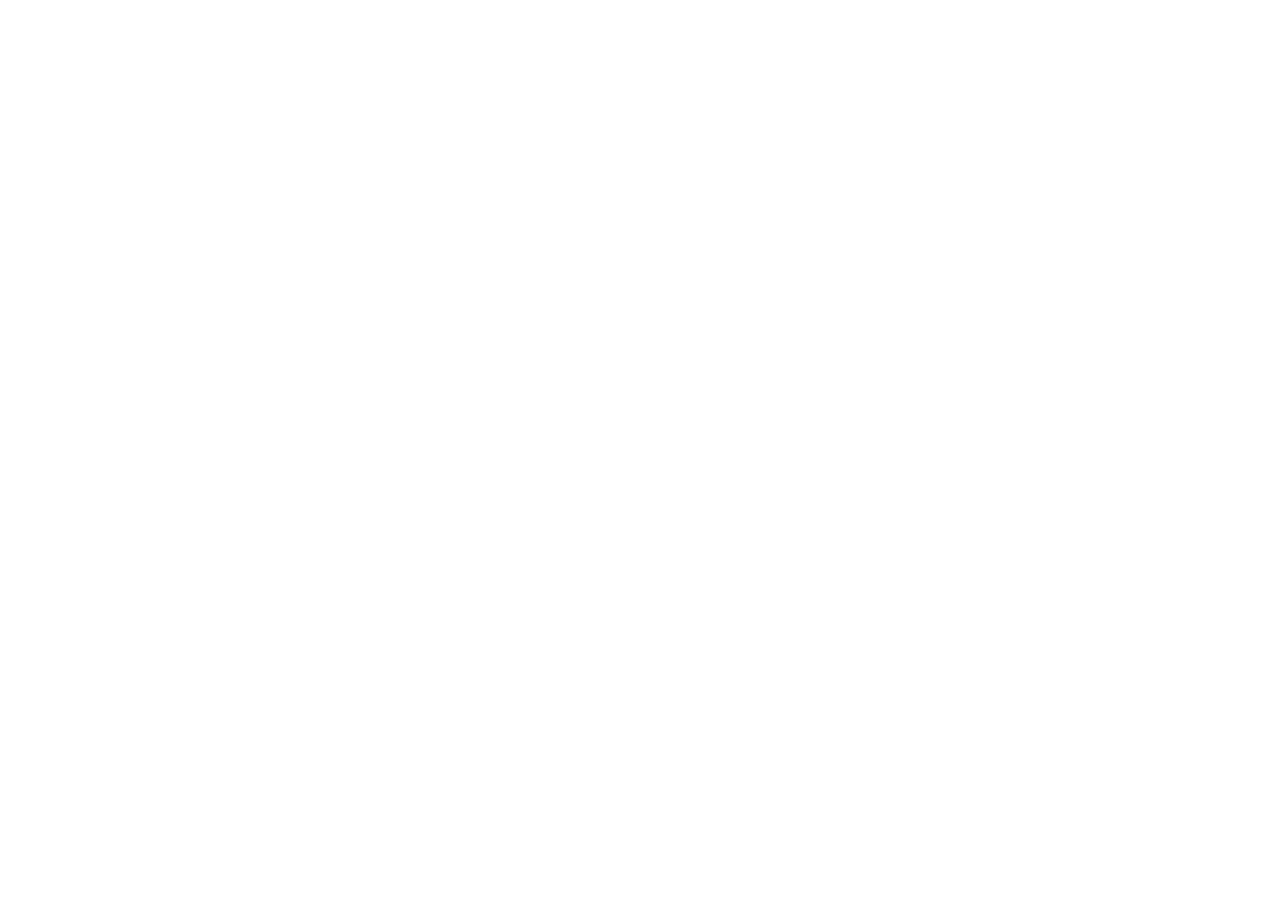
==== index.html @ feef96bb "first version" ====
<!DOCTYPE html PUBLIC "-//W3C//DTD HTML 4.01//EN" "http://www.w3.org/TR/html4/strict.dtd">
<html>
<head>
  <meta http-equiv="Content-Type" content="text/html; charset=utf-8">
  <meta http-equiv="Content-Style-Type" content="text/css">
  <title></title>
  <meta name="Generator" content="Cocoa HTML Writer">
  <meta name="CocoaVersion" content="2299.6">
  <style type="text/css">
  </style>
</head>
<body>
</body>
</html>
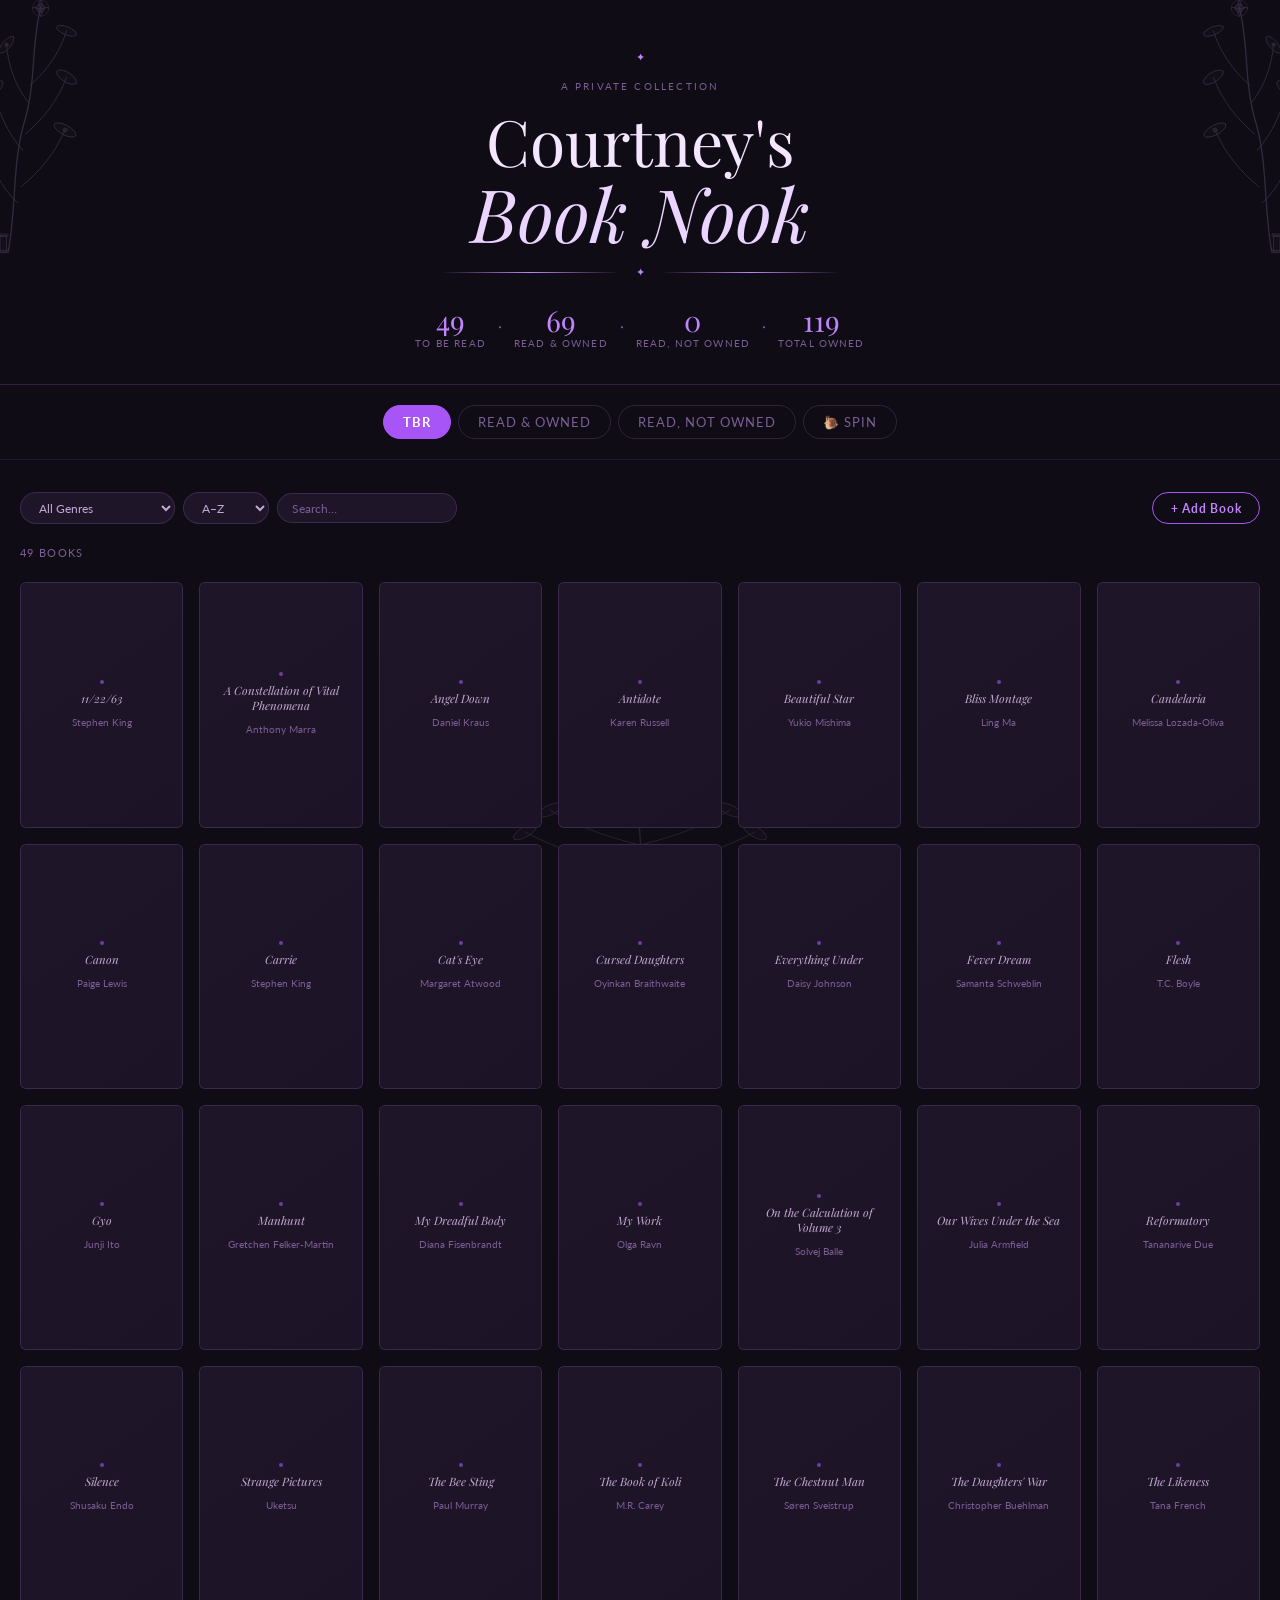
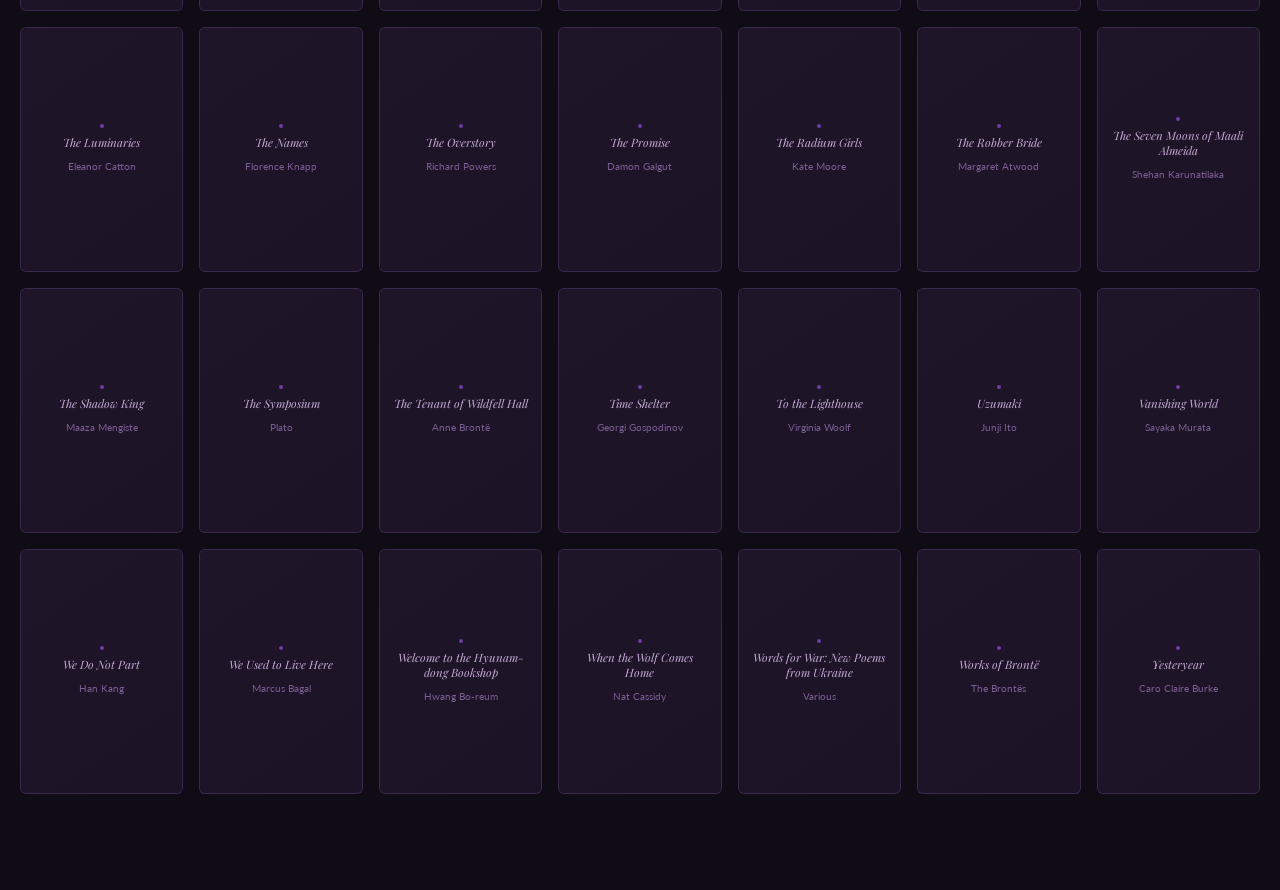
==== commit a36cc8f6: "initial" ====
--- a/index.html
+++ b/index.html
@@ -1,14 +1,270 @@
-<!DOCTYPE html PUBLIC "-//W3C//DTD HTML 4.01//EN" "http://www.w3.org/TR/html4/strict.dtd">
-<html>
+<!DOCTYPE html>
+<html lang="en">
 <head>
-  <meta http-equiv="Content-Type" content="text/html; charset=utf-8">
-  <meta http-equiv="Content-Style-Type" content="text/css">
-  <title></title>
-  <meta name="Generator" content="Cocoa HTML Writer">
-  <meta name="CocoaVersion" content="2299.6">
-  <style type="text/css">
-  </style>
+  <meta charset="UTF-8"/>
+  <meta name="viewport" content="width=device-width, initial-scale=1.0"/>
+  <title>Courtney's Book Nook</title>
+  <link rel="stylesheet" href="style.css"/>
 </head>
 <body>
+
+<!-- ── ROMAN FLORAL OVERLAY ── -->
+<div class="flora-overlay" aria-hidden="true">
+  <!-- Top Left Corner -->
+  <svg class="flora-tl" viewBox="0 0 320 320" fill="none" xmlns="http://www.w3.org/2000/svg">
+    <g opacity="0.18" stroke="#d8b4fe" stroke-linecap="round" stroke-linejoin="round">
+      <!-- main stem -->
+      <path d="M10 310 C20 260 15 200 30 150 C45 100 38 55 50 10" stroke-width="1.6"/>
+      <!-- left branches -->
+      <path d="M22 250 C0 230 -10 205 -18 178" stroke-width="1.1"/>
+      <path d="M28 185 C8 162 -2 138 -8 110" stroke-width="1.1"/>
+      <path d="M34 125 C18 104 10 80 8 55" stroke-width="1.1"/>
+      <!-- right branches -->
+      <path d="M26 230 C50 210 68 188 80 160" stroke-width="1.1"/>
+      <path d="M31 165 C55 145 72 122 82 95" stroke-width="1.1"/>
+      <path d="M37 105 C59 86 74 63 82 38" stroke-width="1.1"/>
+      <!-- laurel leaves left -->
+      <ellipse cx="-18" cy="178" rx="14" ry="6" transform="rotate(-38 -18 178)" fill="#d8b4fe" fill-opacity="0.12"/>
+      <ellipse cx="-8" cy="110" rx="15" ry="6" transform="rotate(-42 -8 110)" fill="#d8b4fe" fill-opacity="0.12"/>
+      <ellipse cx="8" cy="55" rx="13" ry="5" transform="rotate(-50 8 55)" fill="#d8b4fe" fill-opacity="0.12"/>
+      <!-- laurel leaves right -->
+      <ellipse cx="80" cy="160" rx="15" ry="6" transform="rotate(28 80 160)" fill="#d8b4fe" fill-opacity="0.12"/>
+      <ellipse cx="82" cy="95" rx="14" ry="6" transform="rotate(32 82 95)" fill="#d8b4fe" fill-opacity="0.12"/>
+      <ellipse cx="82" cy="38" rx="13" ry="5" transform="rotate(22 82 38)" fill="#d8b4fe" fill-opacity="0.12"/>
+      <!-- blossom at top -->
+      <circle cx="50" cy="10" r="5" fill="#e9d5ff" fill-opacity="0.35"/>
+      <circle cx="50" cy="10" r="10" stroke-width="0.7"/>
+      <path d="M50 0 C53 5 53 5 50 10 C47 5 47 5 50 0" fill="#e9d5ff" fill-opacity="0.28"/>
+      <path d="M40 10 C45 7 45 13 50 10 C45 13 45 7 40 10" fill="#e9d5ff" fill-opacity="0.28"/>
+      <path d="M60 10 C55 7 55 13 50 10 C55 13 55 7 60 10" fill="#e9d5ff" fill-opacity="0.28"/>
+      <path d="M50 20 C53 15 53 15 50 10 C47 15 47 15 50 20" fill="#e9d5ff" fill-opacity="0.28"/>
+      <!-- small berries -->
+      <circle cx="-18" cy="178" r="2.5" fill="#e9d5ff" fill-opacity="0.4"/>
+      <circle cx="80" cy="160" r="2.5" fill="#e9d5ff" fill-opacity="0.4"/>
+      <circle cx="8" cy="55" r="2" fill="#e9d5ff" fill-opacity="0.4"/>
+      <!-- Roman column detail -->
+      <rect x="0" y="290" width="8" height="20" rx="1" fill="#d8b4fe" fill-opacity="0.1"/>
+      <rect x="-2" y="288" width="12" height="3" rx="1" fill="#d8b4fe" fill-opacity="0.15"/>
+      <rect x="-2" y="308" width="12" height="3" rx="1" fill="#d8b4fe" fill-opacity="0.15"/>
+    </g>
+  </svg>
+
+  <!-- Top Right Corner -->
+  <svg class="flora-tr" viewBox="0 0 320 320" fill="none" xmlns="http://www.w3.org/2000/svg">
+    <g opacity="0.18" stroke="#d8b4fe" stroke-linecap="round" stroke-linejoin="round">
+      <path d="M310 310 C300 260 305 200 290 150 C275 100 282 55 270 10" stroke-width="1.6"/>
+      <path d="M298 250 C320 230 330 205 338 178" stroke-width="1.1"/>
+      <path d="M292 185 C312 162 322 138 328 110" stroke-width="1.1"/>
+      <path d="M286 125 C302 104 310 80 312 55" stroke-width="1.1"/>
+      <path d="M294 230 C270 210 252 188 240 160" stroke-width="1.1"/>
+      <path d="M289 165 C265 145 248 122 238 95" stroke-width="1.1"/>
+      <path d="M283 105 C261 86 246 63 238 38" stroke-width="1.1"/>
+      <ellipse cx="338" cy="178" rx="14" ry="6" transform="rotate(38 338 178)" fill="#d8b4fe" fill-opacity="0.12"/>
+      <ellipse cx="328" cy="110" rx="15" ry="6" transform="rotate(42 328 110)" fill="#d8b4fe" fill-opacity="0.12"/>
+      <ellipse cx="312" cy="55" rx="13" ry="5" transform="rotate(50 312 55)" fill="#d8b4fe" fill-opacity="0.12"/>
+      <ellipse cx="240" cy="160" rx="15" ry="6" transform="rotate(-28 240 160)" fill="#d8b4fe" fill-opacity="0.12"/>
+      <ellipse cx="238" cy="95" rx="14" ry="6" transform="rotate(-32 238 95)" fill="#d8b4fe" fill-opacity="0.12"/>
+      <ellipse cx="238" cy="38" rx="13" ry="5" transform="rotate(-22 238 38)" fill="#d8b4fe" fill-opacity="0.12"/>
+      <circle cx="270" cy="10" r="5" fill="#e9d5ff" fill-opacity="0.35"/>
+      <circle cx="270" cy="10" r="10" stroke-width="0.7"/>
+      <path d="M270 0 C273 5 273 5 270 10 C267 5 267 5 270 0" fill="#e9d5ff" fill-opacity="0.28"/>
+      <path d="M260 10 C265 7 265 13 270 10 C265 13 265 7 260 10" fill="#e9d5ff" fill-opacity="0.28"/>
+      <path d="M280 10 C275 7 275 13 270 10 C275 13 275 7 280 10" fill="#e9d5ff" fill-opacity="0.28"/>
+      <path d="M270 20 C273 15 273 15 270 10 C267 15 267 15 270 20" fill="#e9d5ff" fill-opacity="0.28"/>
+      <circle cx="338" cy="178" r="2.5" fill="#e9d5ff" fill-opacity="0.4"/>
+      <circle cx="240" cy="160" r="2.5" fill="#e9d5ff" fill-opacity="0.4"/>
+      <circle cx="312" cy="55" r="2" fill="#e9d5ff" fill-opacity="0.4"/>
+      <rect x="312" y="290" width="8" height="20" rx="1" fill="#d8b4fe" fill-opacity="0.1"/>
+      <rect x="310" y="288" width="12" height="3" rx="1" fill="#d8b4fe" fill-opacity="0.15"/>
+      <rect x="310" y="308" width="12" height="3" rx="1" fill="#d8b4fe" fill-opacity="0.15"/>
+    </g>
+  </svg>
+
+  <!-- Bottom ornament -->
+  <svg class="flora-bottom" viewBox="0 0 600 120" fill="none" xmlns="http://www.w3.org/2000/svg">
+    <g opacity="0.12" stroke="#d8b4fe" stroke-linecap="round" stroke-linejoin="round">
+      <path d="M300 10 C295 40 305 70 300 110" stroke-width="1.4"/>
+      <path d="M300 35 C270 25 250 18 230 8" stroke-width="1"/>
+      <path d="M300 35 C330 25 350 18 370 8" stroke-width="1"/>
+      <path d="M300 65 C260 55 235 45 210 30" stroke-width="1"/>
+      <path d="M300 65 C340 55 365 45 390 30" stroke-width="1"/>
+      <path d="M300 90 C250 80 215 68 185 52" stroke-width="1"/>
+      <path d="M300 90 C350 80 385 68 415 52" stroke-width="1"/>
+      <ellipse cx="230" cy="8" rx="12" ry="5" transform="rotate(-20 230 8)" fill="#d8b4fe" fill-opacity="0.15"/>
+      <ellipse cx="370" cy="8" rx="12" ry="5" transform="rotate(20 370 8)" fill="#d8b4fe" fill-opacity="0.15"/>
+      <ellipse cx="210" cy="30" rx="13" ry="5" transform="rotate(-25 210 30)" fill="#d8b4fe" fill-opacity="0.15"/>
+      <ellipse cx="390" cy="30" rx="13" ry="5" transform="rotate(25 390 30)" fill="#d8b4fe" fill-opacity="0.15"/>
+      <ellipse cx="185" cy="52" rx="13" ry="5" transform="rotate(-30 185 52)" fill="#d8b4fe" fill-opacity="0.15"/>
+      <ellipse cx="415" cy="52" rx="13" ry="5" transform="rotate(30 415 52)" fill="#d8b4fe" fill-opacity="0.15"/>
+      <circle cx="300" cy="10" r="6" fill="#e9d5ff" fill-opacity="0.3"/>
+    </g>
+  </svg>
+</div>
+
+<!-- ── HEADER ── -->
+<header>
+  <div class="header-rule"><span>✦</span></div>
+  <p class="eyebrow">a private collection</p>
+  <h1>Courtney's<br/><em>Book Nook</em></h1>
+  <div class="header-rule"><span>✦</span></div>
+
+  <div class="stats-row">
+    <div class="stat-pill"><span class="stat-n" id="sTBR">—</span><span class="stat-l">to be read</span></div>
+    <div class="stat-divider">·</div>
+    <div class="stat-pill"><span class="stat-n" id="sRead">—</span><span class="stat-l">read & owned</span></div>
+    <div class="stat-divider">·</div>
+    <div class="stat-pill"><span class="stat-n" id="sNotOwned">—</span><span class="stat-l">read, not owned</span></div>
+    <div class="stat-divider">·</div>
+    <div class="stat-pill"><span class="stat-n" id="sTotal">—</span><span class="stat-l">total owned</span></div>
+  </div>
+</header>
+
+<!-- ── NAV ── -->
+<nav>
+  <button class="nav-btn active" data-tab="tbr">TBR</button>
+  <button class="nav-btn" data-tab="read-owned">Read &amp; Owned</button>
+  <button class="nav-btn" data-tab="read-not-owned">Read, Not Owned</button>
+  <button class="nav-btn" data-tab="spin">🐌 Spin</button>
+</nav>
+
+<!-- ── CONTENT ── -->
+<main>
+
+  <!-- TBR -->
+  <section id="tab-tbr" class="tab active">
+    <div class="section-controls">
+      <div class="controls-left">
+        <select id="tbrGenre" class="ctrl-select"><option value="">All Genres</option></select>
+        <select id="tbrSort" class="ctrl-select">
+          <option value="title">A–Z</option>
+          <option value="author">Author</option>
+          <option value="genre">Genre</option>
+        </select>
+        <input id="tbrSearch" class="ctrl-search" placeholder="Search…"/>
+      </div>
+      <button class="add-btn" onclick="openAddModal()">+ Add Book</button>
+    </div>
+    <p class="results-count" id="tbrCount"></p>
+    <div class="cover-grid" id="tbrGrid"></div>
+  </section>
+
+  <!-- READ & OWNED -->
+  <section id="tab-read-owned" class="tab">
+    <div class="section-controls">
+      <div class="controls-left">
+        <select id="readGenre" class="ctrl-select"><option value="">All Genres</option></select>
+        <select id="readSort" class="ctrl-select">
+          <option value="title">A–Z</option>
+          <option value="author">Author</option>
+          <option value="genre">Genre</option>
+        </select>
+        <input id="readSearch" class="ctrl-search" placeholder="Search…"/>
+      </div>
+    </div>
+    <p class="results-count" id="readCount"></p>
+    <div class="cover-grid" id="readGrid"></div>
+  </section>
+
+  <!-- READ NOT OWNED -->
+  <section id="tab-read-not-owned" class="tab">
+    <div class="section-controls">
+      <div class="controls-left">
+        <select id="notOwnedGenre" class="ctrl-select"><option value="">All Genres</option></select>
+        <input id="notOwnedSearch" class="ctrl-search" placeholder="Search…"/>
+      </div>
+      <button class="add-btn" onclick="openAddNotOwnedModal()">+ Add Book</button>
+    </div>
+    <p class="results-count" id="notOwnedCount"></p>
+    <div class="cover-grid" id="notOwnedGrid"></div>
+  </section>
+
+  <!-- SPIN -->
+  <section id="tab-spin" class="tab spin-tab">
+    <div class="spin-hero">
+      <p class="eyebrow">fate decides</p>
+      <h2>What should I read next?</h2>
+      <p class="spin-sub">Choose a mood, then let the snail decide.</p>
+    </div>
+
+    <div class="prompt-row" id="promptRow"></div>
+
+    <div class="wheel-wrap">
+      <div class="wheel-pointer-wrap"><div class="wheel-pointer"></div></div>
+      <canvas id="wheelCanvas" width="360" height="360"></canvas>
+    </div>
+
+    <button class="spin-btn" id="spinBtn" onclick="doSpin()">🐌 Spin the Snail</button>
+  </section>
+
+</main>
+
+<!-- ── ADD BOOK MODAL ── -->
+<div class="modal-overlay" id="addModal">
+  <div class="modal">
+    <button class="modal-close" onclick="closeModal('addModal')">✕</button>
+    <h3 class="modal-title">Add to TBR 📚</h3>
+    <p class="modal-sub">What's your next great purchase?</p>
+    <div class="form-group">
+      <label>Title</label>
+      <input id="addTitle" class="form-input" placeholder="e.g. Normal People"/>
+    </div>
+    <div class="form-group">
+      <label>Author</label>
+      <input id="addAuthor" class="form-input" placeholder="e.g. Sally Rooney"/>
+    </div>
+    <div class="form-group">
+      <label>Genre</label>
+      <input id="addGenre" class="form-input" placeholder="e.g. Literary Fiction"/>
+    </div>
+    <button class="modal-submit" onclick="submitAddBook()">Add to TBR ✨</button>
+  </div>
+</div>
+
+<!-- ── ADD NOT OWNED MODAL ── -->
+<div class="modal-overlay" id="addNotOwnedModal">
+  <div class="modal">
+    <button class="modal-close" onclick="closeModal('addNotOwnedModal')">✕</button>
+    <h3 class="modal-title">Add Read Book 📖</h3>
+    <p class="modal-sub">Books you've read but don't own.</p>
+    <div class="form-group">
+      <label>Title</label>
+      <input id="notOwnedTitle" class="form-input" placeholder="e.g. Normal People"/>
+    </div>
+    <div class="form-group">
+      <label>Author</label>
+      <input id="notOwnedAuthor" class="form-input" placeholder="e.g. Sally Rooney"/>
+    </div>
+    <div class="form-group">
+      <label>Genre</label>
+      <input id="notOwnedGenre2" class="form-input" placeholder="e.g. Literary Fiction"/>
+    </div>
+    <button class="modal-submit" onclick="submitNotOwnedBook()">Add Book ✨</button>
+  </div>
+</div>
+
+<!-- ── SPIN RESULT MODAL ── -->
+<div class="modal-overlay" id="resultModal">
+  <div class="modal result-modal">
+    <button class="modal-close" onclick="closeModal('resultModal')">✕</button>
+    <div class="result-cover-wrap">
+      <img id="resultCover" src="" alt="" class="result-cover"/>
+      <div id="resultCoverPh" class="result-cover-ph"></div>
+    </div>
+    <p class="result-label">your next read is…</p>
+    <h3 class="result-title" id="resultTitle"></h3>
+    <p class="result-author" id="resultAuthor"></p>
+    <span class="result-genre" id="resultGenre"></span>
+    <div class="result-actions">
+      <button class="btn-ghost" onclick="closeModal('resultModal')">Close</button>
+      <button class="btn-solid" onclick="closeModal('resultModal'); doSpin()">Spin Again 🐌</button>
+    </div>
+  </div>
+</div>
+
+<!-- confetti container -->
+<div id="confettiBox"></div>
+
+<script src="data.js"></script>
+<script src="app.js"></script>
 </body>
 </html>
--- a/style.css
+++ b/style.css
@@ -0,0 +1,624 @@
+@import url('https://fonts.googleapis.com/css2?family=Playfair+Display:ital,wght@0,400;0,600;0,700;1,400;1,600&family=EB+Garamond:ital,wght@0,400;0,500;1,400&family=Lato:wght@300;400;700&display=swap');
+
+:root {
+  --bg:        #100c16;
+  --bg2:       #160f1e;
+  --bg3:       #1e1528;
+  --card:      #1c1426;
+  --card-h:    #241a30;
+  --accent:    #c084fc;
+  --accent2:   #e9d5ff;
+  --accent3:   #a855f7;
+  --gold:      #fbbf24;
+  --gold-dim:  #d97706;
+  --text:      #f5e6ff;
+  --text-dim:  #c4a8d4;
+  --text-muted:#7c5d94;
+  --border:    rgba(192,132,252,0.18);
+  --line:      rgba(192,132,252,0.10);
+  --f-display: 'Playfair Display', Georgia, serif;
+  --f-body:    'EB Garamond', Georgia, serif;
+  --f-ui:      'Lato', sans-serif;
+}
+
+*, *::before, *::after { box-sizing: border-box; margin: 0; padding: 0; }
+html { font-size: 16px; -webkit-text-size-adjust: 100%; }
+
+body {
+  font-family: var(--f-body);
+  background: var(--bg);
+  color: var(--text);
+  min-height: 100dvh;
+  line-height: 1.65;
+  -webkit-font-smoothing: antialiased;
+  overflow-x: hidden;
+  position: relative;
+}
+
+/* ── FLORA OVERLAY ── */
+.flora-overlay {
+  position: fixed;
+  inset: 0;
+  pointer-events: none;
+  z-index: 0;
+}
+.flora-tl {
+  position: absolute;
+  top: 0; left: 0;
+  width: 260px; height: 260px;
+}
+.flora-tr {
+  position: absolute;
+  top: 0; right: 0;
+  width: 260px; height: 260px;
+}
+.flora-bottom {
+  position: absolute;
+  bottom: 0; left: 50%;
+  transform: translateX(-50%);
+  width: 600px; height: 120px;
+}
+
+/* Everything above overlay */
+header, nav, main, .modal-overlay { position: relative; z-index: 1; }
+
+/* ── HEADER ── */
+header {
+  text-align: center;
+  padding: 3rem 1.5rem 2rem;
+  border-bottom: 0.5px solid var(--border);
+}
+
+.eyebrow {
+  font-family: var(--f-ui);
+  font-size: 0.62rem;
+  letter-spacing: 0.22em;
+  text-transform: uppercase;
+  color: var(--text-muted);
+  display: block;
+  margin-bottom: 0.75rem;
+}
+
+.header-rule {
+  display: flex;
+  align-items: center;
+  gap: 1rem;
+  max-width: 400px;
+  margin: 0 auto 0.75rem;
+}
+.header-rule::before, .header-rule::after {
+  content: '';
+  flex: 1;
+  height: 0.5px;
+  background: linear-gradient(90deg, transparent, var(--accent), transparent);
+}
+.header-rule span { color: var(--accent); font-size: 0.7rem; }
+
+h1 {
+  font-family: var(--f-display);
+  font-weight: 400;
+  font-size: clamp(2.2rem, 7vw, 4rem);
+  color: var(--text);
+  line-height: 1.05;
+  margin-bottom: 0.75rem;
+}
+h1 em {
+  font-style: italic;
+  font-size: 1.15em;
+  color: var(--accent2);
+  display: block;
+}
+
+.stats-row {
+  display: flex;
+  align-items: center;
+  justify-content: center;
+  gap: 0.5rem;
+  margin-top: 1.5rem;
+  flex-wrap: wrap;
+}
+.stat-pill {
+  display: flex;
+  flex-direction: column;
+  align-items: center;
+  gap: 0.1rem;
+}
+.stat-n {
+  font-family: var(--f-display);
+  font-size: 1.8rem;
+  color: var(--accent);
+  line-height: 1;
+}
+.stat-l {
+  font-family: var(--f-ui);
+  font-size: 0.6rem;
+  letter-spacing: 0.12em;
+  text-transform: uppercase;
+  color: var(--text-muted);
+}
+.stat-divider {
+  color: var(--text-muted);
+  font-size: 1.2rem;
+  padding: 0 0.25rem;
+  align-self: flex-start;
+  padding-top: 0.2rem;
+}
+
+/* ── NAV ── */
+nav {
+  display: flex;
+  justify-content: center;
+  gap: 0.4rem;
+  padding: 1.25rem 1rem;
+  border-bottom: 0.5px solid var(--line);
+  flex-wrap: wrap;
+}
+.nav-btn {
+  font-family: var(--f-ui);
+  font-size: 0.8rem;
+  letter-spacing: 0.08em;
+  text-transform: uppercase;
+  background: transparent;
+  border: 0.5px solid var(--border);
+  color: var(--text-muted);
+  padding: 0.5rem 1.2rem;
+  border-radius: 100px;
+  cursor: pointer;
+  transition: all 0.2s;
+}
+.nav-btn:hover { border-color: var(--accent); color: var(--accent); }
+.nav-btn.active {
+  background: var(--accent3);
+  border-color: var(--accent3);
+  color: #fff;
+  font-weight: 700;
+}
+
+/* ── MAIN ── */
+main { max-width: 1300px; margin: 0 auto; padding: 2rem 1.25rem 6rem; }
+.tab { display: none; }
+.tab.active { display: block; }
+
+/* ── CONTROLS ── */
+.section-controls {
+  display: flex;
+  align-items: center;
+  justify-content: space-between;
+  gap: 0.75rem;
+  margin-bottom: 1.25rem;
+  flex-wrap: wrap;
+}
+.controls-left {
+  display: flex;
+  gap: 0.5rem;
+  flex-wrap: wrap;
+  align-items: center;
+}
+.ctrl-select {
+  font-family: var(--f-ui);
+  font-size: 0.78rem;
+  background: var(--bg3);
+  border: 0.5px solid var(--border);
+  color: var(--text-dim);
+  padding: 0.42rem 0.85rem;
+  border-radius: 100px;
+  outline: none;
+  cursor: pointer;
+  transition: border-color 0.15s;
+}
+.ctrl-select:focus { border-color: var(--accent); }
+.ctrl-search {
+  font-family: var(--f-ui);
+  font-size: 0.78rem;
+  background: var(--bg3);
+  border: 0.5px solid var(--border);
+  color: var(--text);
+  padding: 0.42rem 0.85rem;
+  border-radius: 100px;
+  outline: none;
+  width: 180px;
+  transition: border-color 0.15s;
+}
+.ctrl-search::placeholder { color: var(--text-muted); }
+.ctrl-search:focus { border-color: var(--accent); }
+
+.add-btn {
+  font-family: var(--f-ui);
+  font-size: 0.78rem;
+  font-weight: 700;
+  letter-spacing: 0.06em;
+  background: transparent;
+  border: 0.5px solid var(--accent3);
+  color: var(--accent);
+  padding: 0.48rem 1.1rem;
+  border-radius: 100px;
+  cursor: pointer;
+  transition: all 0.2s;
+}
+.add-btn:hover { background: var(--accent3); color: #fff; }
+
+.results-count {
+  font-family: var(--f-ui);
+  font-size: 0.68rem;
+  letter-spacing: 0.12em;
+  text-transform: uppercase;
+  color: var(--text-muted);
+  margin-bottom: 1.25rem;
+}
+
+/* ── COVER GRID ── */
+.cover-grid {
+  display: grid;
+  grid-template-columns: repeat(auto-fill, minmax(130px, 1fr));
+  gap: 1rem;
+}
+
+@media (min-width: 600px) {
+  .cover-grid { grid-template-columns: repeat(auto-fill, minmax(150px, 1fr)); }
+}
+@media (min-width: 900px) {
+  .cover-grid { grid-template-columns: repeat(auto-fill, minmax(160px, 1fr)); }
+}
+
+.book-item {
+  position: relative;
+  cursor: pointer;
+  border-radius: 6px;
+  overflow: hidden;
+  aspect-ratio: 2/3;
+  background: var(--card);
+  border: 0.5px solid var(--border);
+  transition: transform 0.2s, box-shadow 0.2s;
+}
+.book-item:hover {
+  transform: translateY(-4px) scale(1.02);
+  box-shadow: 0 12px 32px rgba(168,85,247,0.25);
+  z-index: 2;
+}
+.book-item:hover .book-overlay { opacity: 1; }
+
+.book-cover-img {
+  width: 100%;
+  height: 100%;
+  object-fit: cover;
+  display: block;
+}
+
+/* Placeholder when no cover */
+.book-cover-ph {
+  width: 100%;
+  height: 100%;
+  display: flex;
+  flex-direction: column;
+  align-items: center;
+  justify-content: center;
+  padding: 0.75rem;
+  background: linear-gradient(145deg, var(--bg3), var(--card));
+  text-align: center;
+  gap: 0.5rem;
+}
+.ph-title {
+  font-family: var(--f-display);
+  font-size: 0.72rem;
+  color: var(--text-dim);
+  line-height: 1.3;
+  font-style: italic;
+}
+.ph-author {
+  font-family: var(--f-ui);
+  font-size: 0.6rem;
+  color: var(--text-muted);
+}
+.ph-genre-dot {
+  width: 4px; height: 4px;
+  border-radius: 50%;
+  background: var(--accent3);
+  opacity: 0.6;
+}
+
+/* Hover overlay */
+.book-overlay {
+  position: absolute;
+  inset: 0;
+  background: linear-gradient(to top, rgba(16,12,22,0.97) 40%, rgba(16,12,22,0.5) 70%, transparent 100%);
+  opacity: 0;
+  transition: opacity 0.2s;
+  display: flex;
+  flex-direction: column;
+  justify-content: flex-end;
+  padding: 0.75rem 0.65rem;
+}
+.ov-title {
+  font-family: var(--f-display);
+  font-size: 0.78rem;
+  color: var(--text);
+  line-height: 1.25;
+  font-style: italic;
+  margin-bottom: 0.2rem;
+}
+.ov-author {
+  font-family: var(--f-ui);
+  font-size: 0.62rem;
+  color: var(--text-muted);
+}
+.ov-genre {
+  font-family: var(--f-ui);
+  font-size: 0.58rem;
+  letter-spacing: 0.08em;
+  text-transform: uppercase;
+  color: var(--accent);
+  margin-top: 0.35rem;
+}
+
+/* Empty state */
+.empty-state {
+  grid-column: 1/-1;
+  text-align: center;
+  padding: 4rem 1rem;
+  color: var(--text-muted);
+}
+.empty-state .e-icon { font-size: 2.5rem; margin-bottom: 0.75rem; }
+.empty-state h3 { font-family: var(--f-display); font-style: italic; color: var(--text-dim); margin-bottom: 0.5rem; }
+.empty-state p { font-size: 0.9rem; }
+
+/* ── SPIN TAB ── */
+.spin-tab { max-width: 700px; margin: 0 auto; text-align: center; }
+.spin-hero { margin-bottom: 2rem; }
+.spin-hero h2 {
+  font-family: var(--f-display);
+  font-size: clamp(1.8rem, 4vw, 2.6rem);
+  font-weight: 400;
+  color: var(--accent2);
+  margin: 0.4rem 0 0.5rem;
+}
+.spin-sub { color: var(--text-muted); font-family: var(--f-ui); font-size: 0.88rem; }
+
+.prompt-row {
+  display: flex;
+  gap: 0.5rem;
+  justify-content: center;
+  flex-wrap: wrap;
+  margin-bottom: 2.5rem;
+}
+.prompt-chip {
+  font-family: var(--f-ui);
+  font-size: 0.78rem;
+  background: var(--bg3);
+  border: 0.5px solid var(--border);
+  color: var(--text-dim);
+  padding: 0.45rem 1rem;
+  border-radius: 100px;
+  cursor: pointer;
+  transition: all 0.2s;
+}
+.prompt-chip:hover { border-color: var(--accent); color: var(--accent); }
+.prompt-chip.on {
+  background: rgba(168,85,247,0.2);
+  border-color: var(--accent3);
+  color: var(--accent2);
+}
+
+.wheel-wrap {
+  position: relative;
+  display: inline-block;
+  margin-bottom: 1.5rem;
+}
+.wheel-pointer-wrap {
+  position: absolute;
+  top: -14px;
+  left: 50%;
+  transform: translateX(-50%);
+  z-index: 2;
+}
+.wheel-pointer {
+  width: 0; height: 0;
+  border-left: 10px solid transparent;
+  border-right: 10px solid transparent;
+  border-top: 24px solid var(--gold);
+  filter: drop-shadow(0 2px 8px rgba(251,191,36,0.7));
+}
+#wheelCanvas {
+  display: block;
+  border-radius: 50%;
+  box-shadow: 0 0 60px rgba(168,85,247,0.3), 0 0 120px rgba(168,85,247,0.1);
+}
+
+.spin-btn {
+  font-family: var(--f-ui);
+  font-size: 1rem;
+  font-weight: 700;
+  letter-spacing: 0.08em;
+  background: linear-gradient(135deg, var(--accent3), #7c3aed);
+  border: none;
+  color: #fff;
+  padding: 0.85rem 2.5rem;
+  border-radius: 100px;
+  cursor: pointer;
+  box-shadow: 0 4px 24px rgba(168,85,247,0.45);
+  transition: all 0.2s;
+  display: block;
+  margin: 0 auto;
+}
+.spin-btn:hover { transform: scale(1.05); box-shadow: 0 8px 32px rgba(168,85,247,0.6); }
+.spin-btn:disabled { opacity: 0.5; cursor: not-allowed; transform: none; }
+
+/* ── MODALS ── */
+.modal-overlay {
+  display: none;
+  position: fixed;
+  inset: 0;
+  background: rgba(10,6,14,0.82);
+  backdrop-filter: blur(6px);
+  z-index: 50;
+  align-items: center;
+  justify-content: center;
+  padding: 1rem;
+}
+.modal-overlay.open { display: flex; }
+.modal {
+  background: var(--bg2);
+  border: 0.5px solid var(--border);
+  border-radius: 18px;
+  padding: 2rem 1.75rem 1.75rem;
+  max-width: 420px;
+  width: 100%;
+  position: relative;
+  box-shadow: 0 24px 64px rgba(0,0,0,0.6);
+  animation: popIn 0.35s cubic-bezier(0.175, 0.885, 0.32, 1.275);
+}
+@keyframes popIn {
+  from { transform: scale(0.8) translateY(20px); opacity: 0; }
+  to   { transform: scale(1) translateY(0); opacity: 1; }
+}
+.modal-close {
+  position: absolute;
+  top: 1rem; right: 1rem;
+  background: none; border: none;
+  color: var(--text-muted);
+  font-size: 0.9rem;
+  cursor: pointer;
+  transition: color 0.15s;
+}
+.modal-close:hover { color: var(--text); }
+.modal-title {
+  font-family: var(--f-display);
+  font-size: 1.5rem;
+  font-weight: 400;
+  color: var(--accent2);
+  margin-bottom: 0.25rem;
+}
+.modal-sub {
+  font-family: var(--f-ui);
+  font-size: 0.82rem;
+  color: var(--text-muted);
+  margin-bottom: 1.5rem;
+}
+.form-group { margin-bottom: 1rem; }
+.form-group label {
+  font-family: var(--f-ui);
+  font-size: 0.7rem;
+  letter-spacing: 0.1em;
+  text-transform: uppercase;
+  color: var(--text-muted);
+  display: block;
+  margin-bottom: 0.35rem;
+}
+.form-input {
+  width: 100%;
+  background: var(--bg3);
+  border: 0.5px solid var(--border);
+  color: var(--text);
+  font-family: var(--f-body);
+  font-size: 0.95rem;
+  padding: 0.6rem 0.9rem;
+  border-radius: 8px;
+  outline: none;
+  transition: border-color 0.15s;
+}
+.form-input:focus { border-color: var(--accent); }
+.modal-submit {
+  width: 100%;
+  margin-top: 0.5rem;
+  background: var(--accent3);
+  border: none;
+  color: #fff;
+  font-family: var(--f-ui);
+  font-size: 0.9rem;
+  font-weight: 700;
+  padding: 0.75rem;
+  border-radius: 100px;
+  cursor: pointer;
+  transition: all 0.2s;
+}
+.modal-submit:hover { background: var(--accent); }
+
+/* Result modal */
+.result-modal { text-align: center; max-width: 340px; }
+.result-cover-wrap {
+  width: 120px; height: 180px;
+  margin: 0 auto 1.25rem;
+  border-radius: 6px;
+  overflow: hidden;
+  box-shadow: 0 8px 28px rgba(0,0,0,0.5);
+  background: var(--bg3);
+}
+.result-cover { width: 100%; height: 100%; object-fit: cover; display: block; }
+.result-cover-ph {
+  width: 100%; height: 100%;
+  background: linear-gradient(145deg, var(--bg3), var(--card));
+}
+.result-label {
+  font-family: var(--f-ui);
+  font-size: 0.65rem;
+  letter-spacing: 0.18em;
+  text-transform: uppercase;
+  color: var(--text-muted);
+  margin-bottom: 0.5rem;
+}
+.result-title {
+  font-family: var(--f-display);
+  font-size: 1.4rem;
+  font-weight: 400;
+  font-style: italic;
+  color: var(--accent2);
+  margin-bottom: 0.3rem;
+}
+.result-author {
+  font-family: var(--f-ui);
+  font-size: 0.8rem;
+  color: var(--text-muted);
+  margin-bottom: 0.75rem;
+}
+.result-genre {
+  display: inline-block;
+  font-family: var(--f-ui);
+  font-size: 0.68rem;
+  letter-spacing: 0.1em;
+  text-transform: uppercase;
+  color: var(--accent);
+  border: 0.5px solid rgba(192,132,252,0.35);
+  padding: 0.2rem 0.75rem;
+  border-radius: 100px;
+  margin-bottom: 1.5rem;
+}
+.result-actions { display: flex; gap: 0.75rem; justify-content: center; }
+.btn-ghost {
+  font-family: var(--f-ui);
+  font-size: 0.82rem;
+  background: none;
+  border: 0.5px solid var(--border);
+  color: var(--text-dim);
+  padding: 0.5rem 1.2rem;
+  border-radius: 100px;
+  cursor: pointer;
+  transition: all 0.15s;
+}
+.btn-ghost:hover { border-color: var(--accent); color: var(--accent); }
+.btn-solid {
+  font-family: var(--f-ui);
+  font-size: 0.82rem;
+  font-weight: 700;
+  background: var(--accent3);
+  border: none;
+  color: #fff;
+  padding: 0.5rem 1.2rem;
+  border-radius: 100px;
+  cursor: pointer;
+  transition: background 0.15s;
+}
+.btn-solid:hover { background: var(--accent); }
+
+/* ── CONFETTI ── */
+.confetti-piece {
+  position: fixed;
+  width: 8px; height: 8px;
+  border-radius: 2px;
+  pointer-events: none;
+  z-index: 100;
+  animation: cfall linear forwards;
+}
+@keyframes cfall {
+  0%   { transform: translateY(0) rotate(0deg) scale(1); opacity: 1; }
+  80%  { opacity: 1; }
+  100% { transform: translateY(110vh) rotate(720deg) scale(0.5); opacity: 0; }
+}
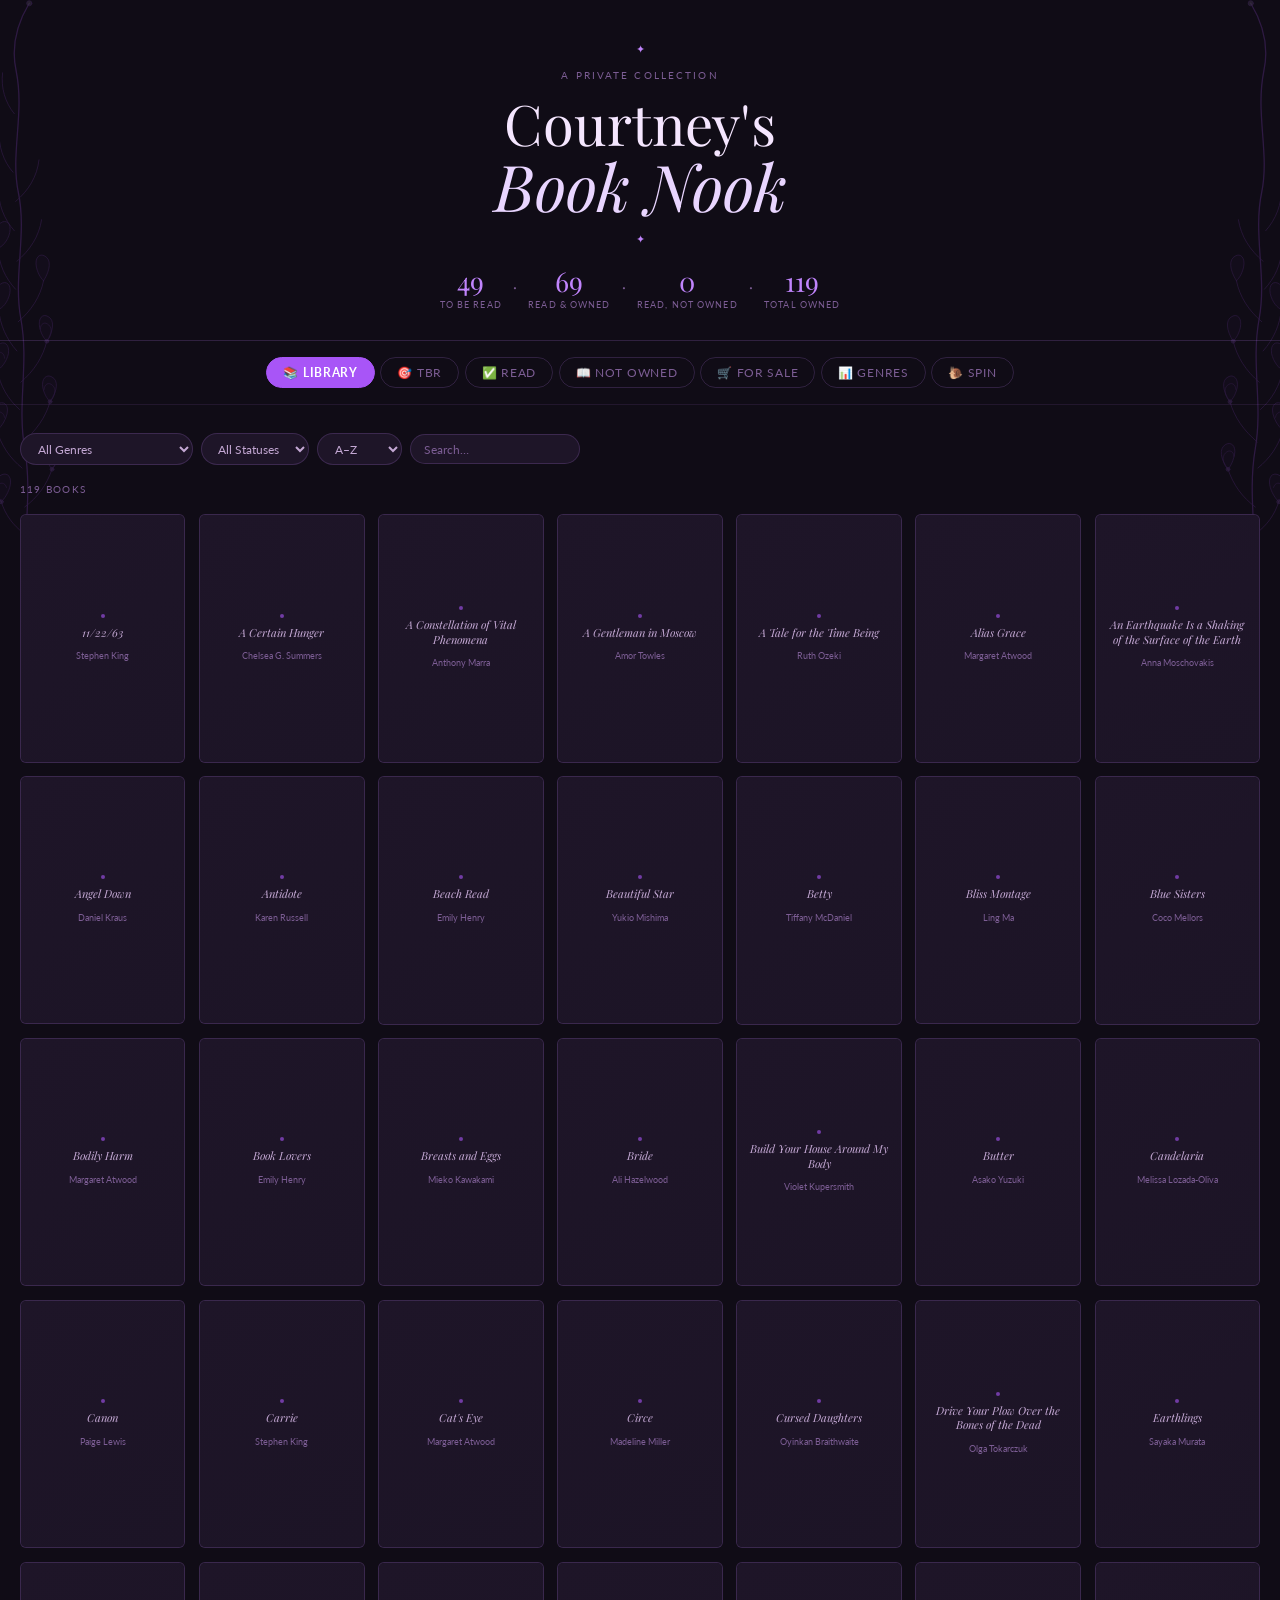
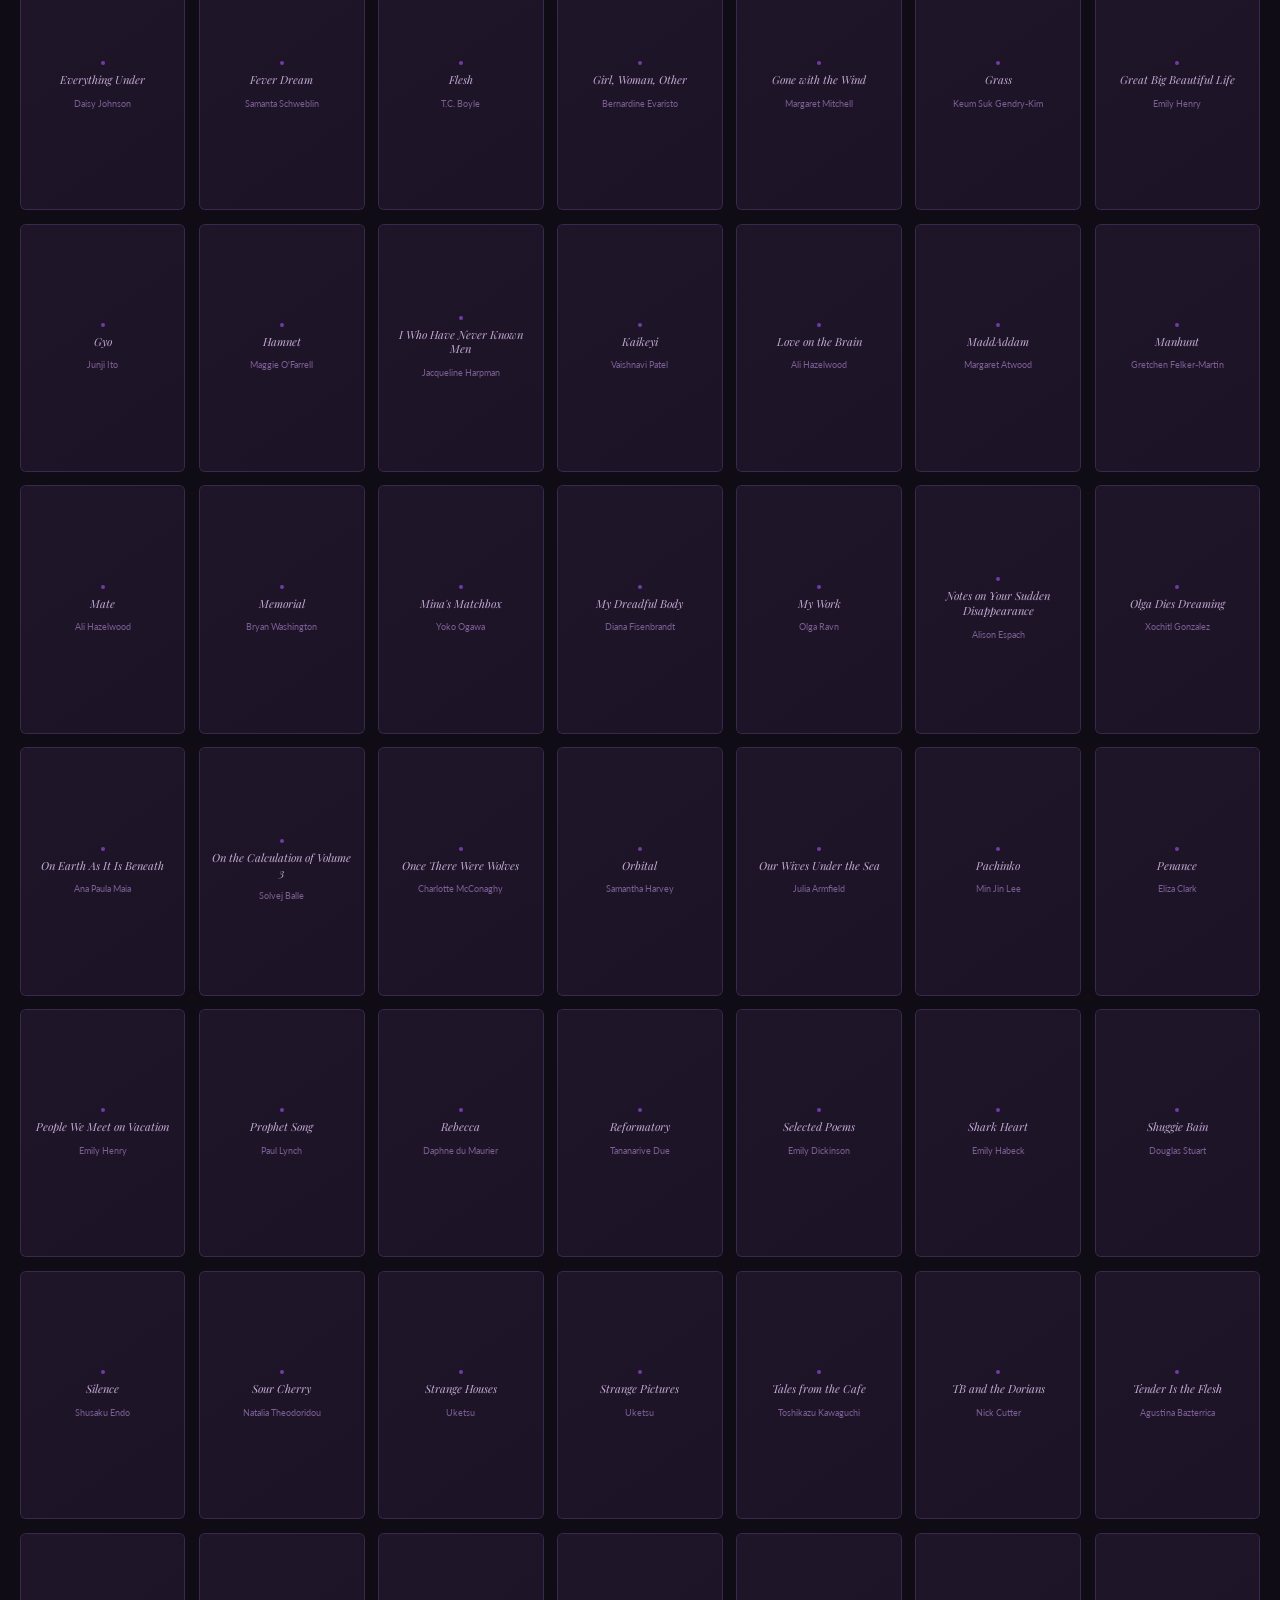
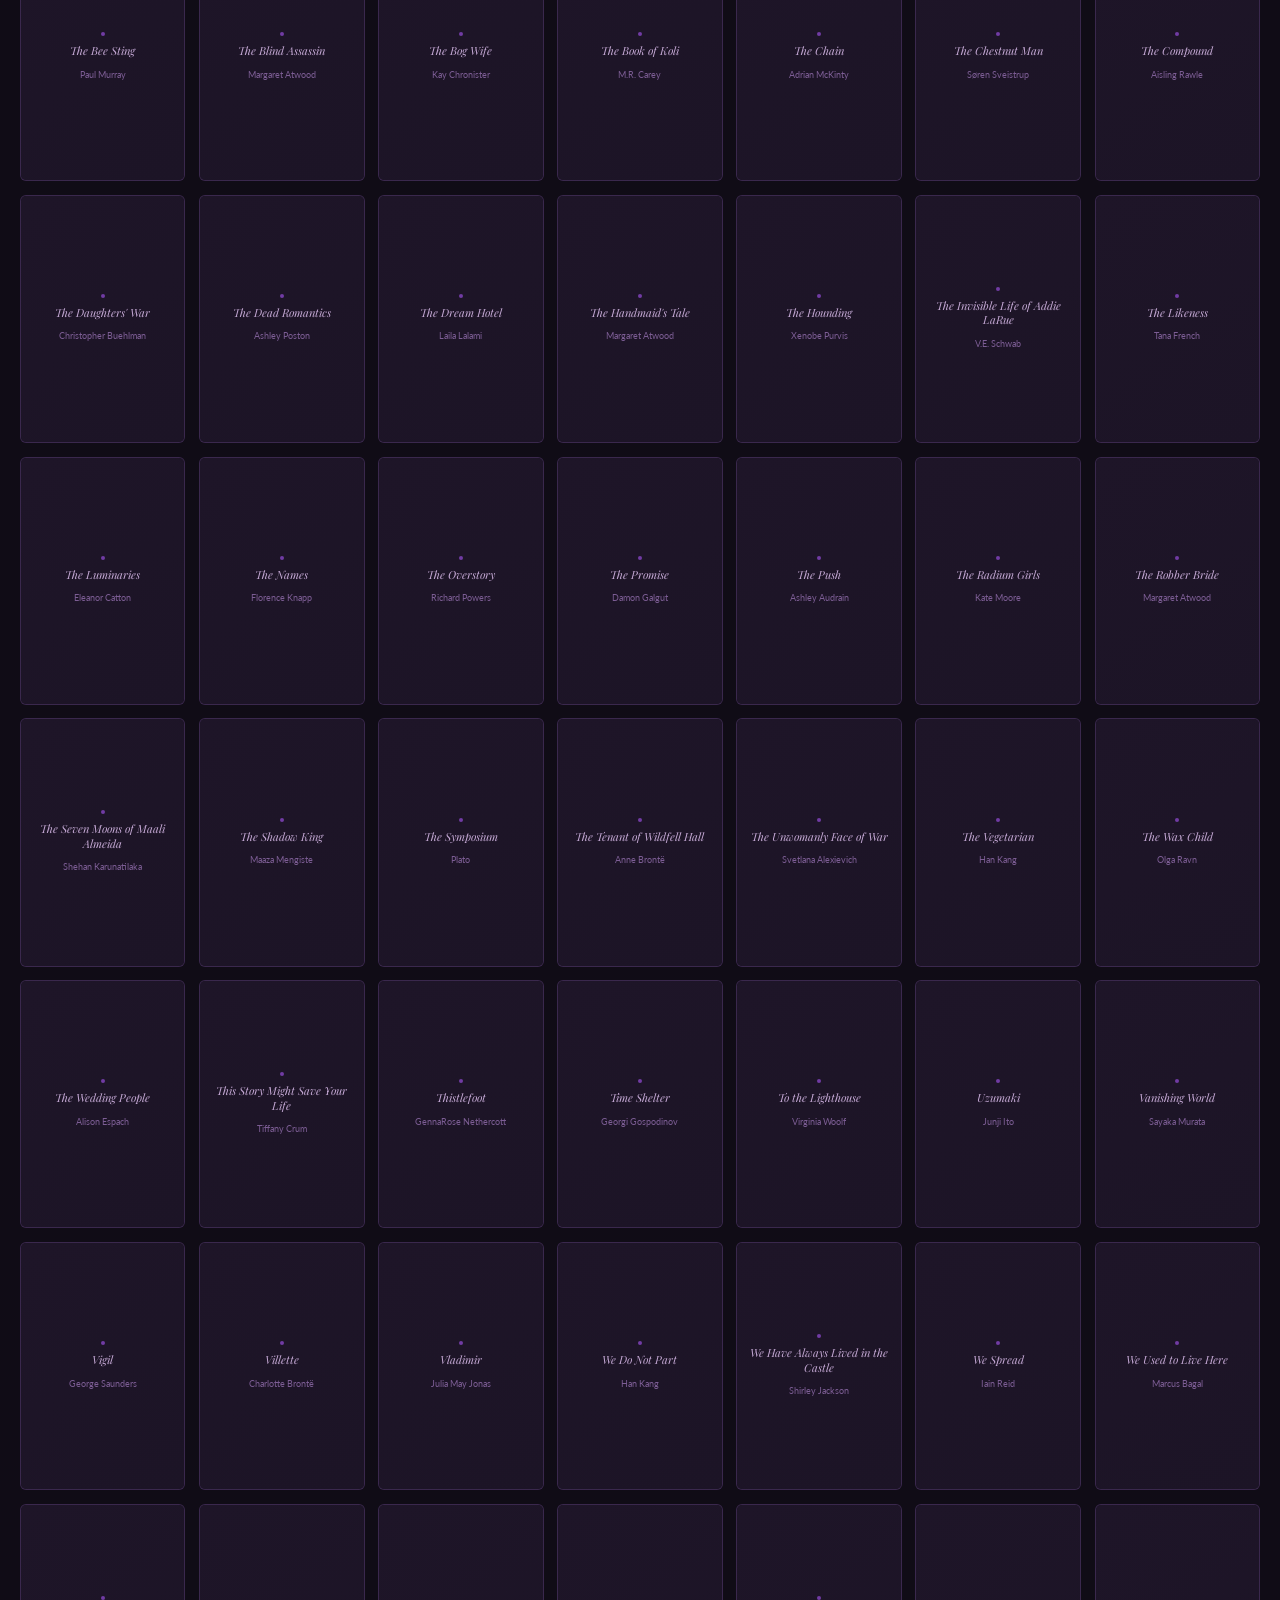
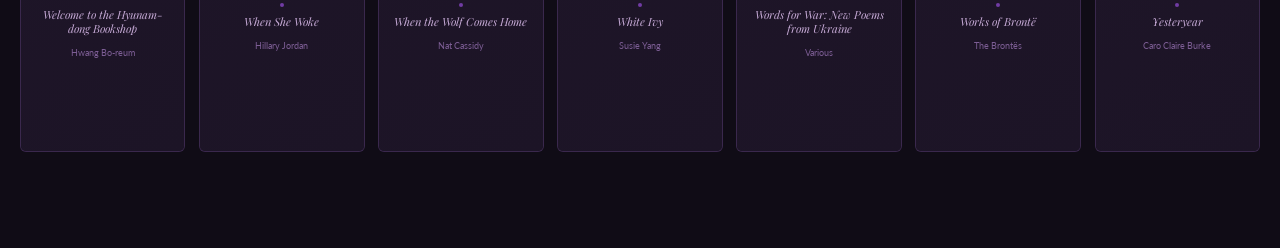
==== commit 83952061: "add library, genres, for sale, ratings, spin modes" ====
--- a/index.html
+++ b/index.html
@@ -8,95 +8,64 @@
 </head>
 <body>
 
-<!-- ── ROMAN FLORAL OVERLAY ── -->
+<!-- ── VINE OVERLAY ── -->
 <div class="flora-overlay" aria-hidden="true">
-  <!-- Top Left Corner -->
-  <svg class="flora-tl" viewBox="0 0 320 320" fill="none" xmlns="http://www.w3.org/2000/svg">
-    <g opacity="0.18" stroke="#d8b4fe" stroke-linecap="round" stroke-linejoin="round">
-      <!-- main stem -->
-      <path d="M10 310 C20 260 15 200 30 150 C45 100 38 55 50 10" stroke-width="1.6"/>
-      <!-- left branches -->
-      <path d="M22 250 C0 230 -10 205 -18 178" stroke-width="1.1"/>
-      <path d="M28 185 C8 162 -2 138 -8 110" stroke-width="1.1"/>
-      <path d="M34 125 C18 104 10 80 8 55" stroke-width="1.1"/>
-      <!-- right branches -->
-      <path d="M26 230 C50 210 68 188 80 160" stroke-width="1.1"/>
-      <path d="M31 165 C55 145 72 122 82 95" stroke-width="1.1"/>
-      <path d="M37 105 C59 86 74 63 82 38" stroke-width="1.1"/>
-      <!-- laurel leaves left -->
-      <ellipse cx="-18" cy="178" rx="14" ry="6" transform="rotate(-38 -18 178)" fill="#d8b4fe" fill-opacity="0.12"/>
-      <ellipse cx="-8" cy="110" rx="15" ry="6" transform="rotate(-42 -8 110)" fill="#d8b4fe" fill-opacity="0.12"/>
-      <ellipse cx="8" cy="55" rx="13" ry="5" transform="rotate(-50 8 55)" fill="#d8b4fe" fill-opacity="0.12"/>
-      <!-- laurel leaves right -->
-      <ellipse cx="80" cy="160" rx="15" ry="6" transform="rotate(28 80 160)" fill="#d8b4fe" fill-opacity="0.12"/>
-      <ellipse cx="82" cy="95" rx="14" ry="6" transform="rotate(32 82 95)" fill="#d8b4fe" fill-opacity="0.12"/>
-      <ellipse cx="82" cy="38" rx="13" ry="5" transform="rotate(22 82 38)" fill="#d8b4fe" fill-opacity="0.12"/>
-      <!-- blossom at top -->
-      <circle cx="50" cy="10" r="5" fill="#e9d5ff" fill-opacity="0.35"/>
-      <circle cx="50" cy="10" r="10" stroke-width="0.7"/>
-      <path d="M50 0 C53 5 53 5 50 10 C47 5 47 5 50 0" fill="#e9d5ff" fill-opacity="0.28"/>
-      <path d="M40 10 C45 7 45 13 50 10 C45 13 45 7 40 10" fill="#e9d5ff" fill-opacity="0.28"/>
-      <path d="M60 10 C55 7 55 13 50 10 C55 13 55 7 60 10" fill="#e9d5ff" fill-opacity="0.28"/>
-      <path d="M50 20 C53 15 53 15 50 10 C47 15 47 15 50 20" fill="#e9d5ff" fill-opacity="0.28"/>
-      <!-- small berries -->
-      <circle cx="-18" cy="178" r="2.5" fill="#e9d5ff" fill-opacity="0.4"/>
-      <circle cx="80" cy="160" r="2.5" fill="#e9d5ff" fill-opacity="0.4"/>
-      <circle cx="8" cy="55" r="2" fill="#e9d5ff" fill-opacity="0.4"/>
-      <!-- Roman column detail -->
-      <rect x="0" y="290" width="8" height="20" rx="1" fill="#d8b4fe" fill-opacity="0.1"/>
-      <rect x="-2" y="288" width="12" height="3" rx="1" fill="#d8b4fe" fill-opacity="0.15"/>
-      <rect x="-2" y="308" width="12" height="3" rx="1" fill="#d8b4fe" fill-opacity="0.15"/>
+  <svg class="flora-tl" viewBox="0 0 200 900" preserveAspectRatio="xMinYMin meet" fill="none" xmlns="http://www.w3.org/2000/svg">
+    <g opacity="0.2" stroke="#a855f7" stroke-linecap="round" stroke-linejoin="round">
+      <path d="M40 900 C35 820 50 760 38 690 C26 620 45 560 32 490 C20 425 42 360 28 295 C16 235 38 175 25 110 C15 65 30 30 45 5" stroke-width="2"/>
+      <path d="M36 820 C20 808 8 792 2 772" stroke-width="1.1"/><path d="M34 720 C15 705 2 685 -5 662" stroke-width="1.1"/>
+      <path d="M30 630 C12 614 0 593 -4 570" stroke-width="1.1"/><path d="M26 540 C10 522 0 500 -2 476" stroke-width="1.1"/>
+      <path d="M24 445 C8 428 -2 406 -3 382" stroke-width="1.1"/><path d="M22 355 C6 337 -3 314 -2 290" stroke-width="1.1"/>
+      <path d="M20 265 C5 248 -3 224 -1 200" stroke-width="1.1"/><path d="M22 175 C8 158 1 135 4 112" stroke-width="1.1"/>
+      <path d="M38 780 C58 765 72 746 80 722" stroke-width="1.1"/><path d="M35 680 C55 663 70 643 77 618" stroke-width="1.1"/>
+      <path d="M32 588 C52 571 66 550 72 525" stroke-width="1.1"/><path d="M28 495 C48 478 62 457 67 432" stroke-width="1.1"/>
+      <path d="M26 402 C46 385 60 364 64 338" stroke-width="1.1"/><path d="M24 310 C44 293 57 272 60 246" stroke-width="1.1"/>
+      <path d="M2 772 C-6 765 -10 755 -5 748 C0 741 8 742 10 750" stroke-width="0.8"/>
+      <path d="M80 722 C88 714 90 703 84 697 C78 691 71 694 71 702" stroke-width="0.8"/>
+      <path d="M-5 662 C-12 654 -14 643 -8 637 C-2 631 6 634 7 642" stroke-width="0.8"/>
+      <path d="M77 618 C85 610 87 598 81 593 C75 587 68 591 68 599" stroke-width="0.8"/>
+      <path d="M-4 570 C-11 562 -12 550 -6 545 C0 539 7 543 7 551" stroke-width="0.8"/>
+      <path d="M72 525 C80 517 81 505 75 500 C69 494 62 498 62 506" stroke-width="0.8"/>
+      <path d="M2 772 C-8 755 -10 740 0 732 C8 726 18 730 16 745 C14 758 6 768 2 772Z" fill="#a855f7" fill-opacity="0.13"/>
+      <path d="M-5 662 C-14 644 -14 629 -4 622 C4 616 14 621 11 636 C8 649 0 659 -5 662Z" fill="#a855f7" fill-opacity="0.13"/>
+      <path d="M-4 570 C-12 552 -12 537 -2 530 C6 524 15 529 13 544 C10 557 2 566 -4 570Z" fill="#a855f7" fill-opacity="0.13"/>
+      <path d="M-2 476 C-10 458 -9 443 1 437 C9 431 18 437 15 452 C12 465 4 474 -2 476Z" fill="#a855f7" fill-opacity="0.13"/>
+      <path d="M-3 382 C-10 364 -9 349 1 343 C9 337 18 343 15 358 C12 371 3 380 -3 382Z" fill="#a855f7" fill-opacity="0.13"/>
+      <path d="M80 722 C92 706 94 690 84 684 C76 679 67 685 70 700 C73 713 78 720 80 722Z" fill="#a855f7" fill-opacity="0.13"/>
+      <path d="M77 618 C89 601 90 585 80 580 C72 575 63 582 66 597 C69 610 75 616 77 618Z" fill="#a855f7" fill-opacity="0.13"/>
+      <path d="M72 525 C83 508 84 492 74 487 C66 482 58 489 61 504 C64 517 70 523 72 525Z" fill="#a855f7" fill-opacity="0.13"/>
+      <path d="M67 432 C78 415 79 399 69 394 C61 389 53 396 56 411 C59 424 65 430 67 432Z" fill="#a855f7" fill-opacity="0.13"/>
+      <circle cx="2" cy="772" r="3" fill="#c084fc" fill-opacity="0.5"/><circle cx="-5" cy="662" r="3" fill="#c084fc" fill-opacity="0.5"/>
+      <circle cx="-4" cy="570" r="3" fill="#c084fc" fill-opacity="0.5"/><circle cx="80" cy="722" r="3" fill="#c084fc" fill-opacity="0.5"/>
+      <circle cx="77" cy="618" r="3" fill="#c084fc" fill-opacity="0.5"/><circle cx="72" cy="525" r="3" fill="#c084fc" fill-opacity="0.5"/>
+      <circle cx="45" cy="5" r="4" fill="#e9d5ff" fill-opacity="0.5"/>
     </g>
   </svg>
-
-  <!-- Top Right Corner -->
-  <svg class="flora-tr" viewBox="0 0 320 320" fill="none" xmlns="http://www.w3.org/2000/svg">
-    <g opacity="0.18" stroke="#d8b4fe" stroke-linecap="round" stroke-linejoin="round">
-      <path d="M310 310 C300 260 305 200 290 150 C275 100 282 55 270 10" stroke-width="1.6"/>
-      <path d="M298 250 C320 230 330 205 338 178" stroke-width="1.1"/>
-      <path d="M292 185 C312 162 322 138 328 110" stroke-width="1.1"/>
-      <path d="M286 125 C302 104 310 80 312 55" stroke-width="1.1"/>
-      <path d="M294 230 C270 210 252 188 240 160" stroke-width="1.1"/>
-      <path d="M289 165 C265 145 248 122 238 95" stroke-width="1.1"/>
-      <path d="M283 105 C261 86 246 63 238 38" stroke-width="1.1"/>
-      <ellipse cx="338" cy="178" rx="14" ry="6" transform="rotate(38 338 178)" fill="#d8b4fe" fill-opacity="0.12"/>
-      <ellipse cx="328" cy="110" rx="15" ry="6" transform="rotate(42 328 110)" fill="#d8b4fe" fill-opacity="0.12"/>
-      <ellipse cx="312" cy="55" rx="13" ry="5" transform="rotate(50 312 55)" fill="#d8b4fe" fill-opacity="0.12"/>
-      <ellipse cx="240" cy="160" rx="15" ry="6" transform="rotate(-28 240 160)" fill="#d8b4fe" fill-opacity="0.12"/>
-      <ellipse cx="238" cy="95" rx="14" ry="6" transform="rotate(-32 238 95)" fill="#d8b4fe" fill-opacity="0.12"/>
-      <ellipse cx="238" cy="38" rx="13" ry="5" transform="rotate(-22 238 38)" fill="#d8b4fe" fill-opacity="0.12"/>
-      <circle cx="270" cy="10" r="5" fill="#e9d5ff" fill-opacity="0.35"/>
-      <circle cx="270" cy="10" r="10" stroke-width="0.7"/>
-      <path d="M270 0 C273 5 273 5 270 10 C267 5 267 5 270 0" fill="#e9d5ff" fill-opacity="0.28"/>
-      <path d="M260 10 C265 7 265 13 270 10 C265 13 265 7 260 10" fill="#e9d5ff" fill-opacity="0.28"/>
-      <path d="M280 10 C275 7 275 13 270 10 C275 13 275 7 280 10" fill="#e9d5ff" fill-opacity="0.28"/>
-      <path d="M270 20 C273 15 273 15 270 10 C267 15 267 15 270 20" fill="#e9d5ff" fill-opacity="0.28"/>
-      <circle cx="338" cy="178" r="2.5" fill="#e9d5ff" fill-opacity="0.4"/>
-      <circle cx="240" cy="160" r="2.5" fill="#e9d5ff" fill-opacity="0.4"/>
-      <circle cx="312" cy="55" r="2" fill="#e9d5ff" fill-opacity="0.4"/>
-      <rect x="312" y="290" width="8" height="20" rx="1" fill="#d8b4fe" fill-opacity="0.1"/>
-      <rect x="310" y="288" width="12" height="3" rx="1" fill="#d8b4fe" fill-opacity="0.15"/>
-      <rect x="310" y="308" width="12" height="3" rx="1" fill="#d8b4fe" fill-opacity="0.15"/>
-    </g>
-  </svg>
-
-  <!-- Bottom ornament -->
-  <svg class="flora-bottom" viewBox="0 0 600 120" fill="none" xmlns="http://www.w3.org/2000/svg">
-    <g opacity="0.12" stroke="#d8b4fe" stroke-linecap="round" stroke-linejoin="round">
-      <path d="M300 10 C295 40 305 70 300 110" stroke-width="1.4"/>
-      <path d="M300 35 C270 25 250 18 230 8" stroke-width="1"/>
-      <path d="M300 35 C330 25 350 18 370 8" stroke-width="1"/>
-      <path d="M300 65 C260 55 235 45 210 30" stroke-width="1"/>
-      <path d="M300 65 C340 55 365 45 390 30" stroke-width="1"/>
-      <path d="M300 90 C250 80 215 68 185 52" stroke-width="1"/>
-      <path d="M300 90 C350 80 385 68 415 52" stroke-width="1"/>
-      <ellipse cx="230" cy="8" rx="12" ry="5" transform="rotate(-20 230 8)" fill="#d8b4fe" fill-opacity="0.15"/>
-      <ellipse cx="370" cy="8" rx="12" ry="5" transform="rotate(20 370 8)" fill="#d8b4fe" fill-opacity="0.15"/>
-      <ellipse cx="210" cy="30" rx="13" ry="5" transform="rotate(-25 210 30)" fill="#d8b4fe" fill-opacity="0.15"/>
-      <ellipse cx="390" cy="30" rx="13" ry="5" transform="rotate(25 390 30)" fill="#d8b4fe" fill-opacity="0.15"/>
-      <ellipse cx="185" cy="52" rx="13" ry="5" transform="rotate(-30 185 52)" fill="#d8b4fe" fill-opacity="0.15"/>
-      <ellipse cx="415" cy="52" rx="13" ry="5" transform="rotate(30 415 52)" fill="#d8b4fe" fill-opacity="0.15"/>
-      <circle cx="300" cy="10" r="6" fill="#e9d5ff" fill-opacity="0.3"/>
+  <svg class="flora-tr" viewBox="0 0 200 900" preserveAspectRatio="xMaxYMin meet" fill="none" xmlns="http://www.w3.org/2000/svg">
+    <g opacity="0.2" stroke="#a855f7" stroke-linecap="round" stroke-linejoin="round">
+      <path d="M160 900 C165 820 150 760 162 690 C174 620 155 560 168 490 C180 425 158 360 172 295 C184 235 162 175 175 110 C185 65 170 30 155 5" stroke-width="2"/>
+      <path d="M164 820 C180 808 192 792 198 772" stroke-width="1.1"/><path d="M166 720 C185 705 198 685 205 662" stroke-width="1.1"/>
+      <path d="M170 630 C188 614 200 593 204 570" stroke-width="1.1"/><path d="M174 540 C190 522 200 500 202 476" stroke-width="1.1"/>
+      <path d="M176 445 C192 428 202 406 203 382" stroke-width="1.1"/><path d="M178 355 C194 337 203 314 202 290" stroke-width="1.1"/>
+      <path d="M162 780 C142 765 128 746 120 722" stroke-width="1.1"/><path d="M165 680 C145 663 130 643 123 618" stroke-width="1.1"/>
+      <path d="M168 588 C148 571 134 550 128 525" stroke-width="1.1"/><path d="M172 495 C152 478 138 457 133 432" stroke-width="1.1"/>
+      <path d="M174 402 C154 385 140 364 136 338" stroke-width="1.1"/>
+      <path d="M198 772 C206 765 210 755 205 748 C200 741 192 742 190 750" stroke-width="0.8"/>
+      <path d="M120 722 C112 714 110 703 116 697 C122 691 129 694 129 702" stroke-width="0.8"/>
+      <path d="M205 662 C212 654 214 643 208 637 C202 631 194 634 193 642" stroke-width="0.8"/>
+      <path d="M123 618 C115 610 113 598 119 593 C125 587 132 591 132 599" stroke-width="0.8"/>
+      <path d="M198 772 C208 755 210 740 200 732 C192 726 182 730 184 745 C186 758 194 768 198 772Z" fill="#a855f7" fill-opacity="0.13"/>
+      <path d="M205 662 C214 644 214 629 204 622 C196 616 186 621 189 636 C192 649 200 659 205 662Z" fill="#a855f7" fill-opacity="0.13"/>
+      <path d="M204 570 C212 552 212 537 202 530 C194 524 185 529 187 544 C190 557 198 566 204 570Z" fill="#a855f7" fill-opacity="0.13"/>
+      <path d="M202 476 C210 458 209 443 199 437 C191 431 182 437 185 452 C188 465 196 474 202 476Z" fill="#a855f7" fill-opacity="0.13"/>
+      <path d="M120 722 C108 706 106 690 116 684 C124 679 133 685 130 700 C127 713 122 720 120 722Z" fill="#a855f7" fill-opacity="0.13"/>
+      <path d="M123 618 C111 601 110 585 120 580 C128 575 137 582 134 597 C131 610 125 616 123 618Z" fill="#a855f7" fill-opacity="0.13"/>
+      <path d="M128 525 C117 508 116 492 126 487 C134 482 142 489 139 504 C136 517 130 523 128 525Z" fill="#a855f7" fill-opacity="0.13"/>
+      <path d="M133 432 C122 415 121 399 131 394 C139 389 147 396 144 411 C141 424 135 430 133 432Z" fill="#a855f7" fill-opacity="0.13"/>
+      <circle cx="198" cy="772" r="3" fill="#c084fc" fill-opacity="0.5"/><circle cx="205" cy="662" r="3" fill="#c084fc" fill-opacity="0.5"/>
+      <circle cx="204" cy="570" r="3" fill="#c084fc" fill-opacity="0.5"/><circle cx="120" cy="722" r="3" fill="#c084fc" fill-opacity="0.5"/>
+      <circle cx="123" cy="618" r="3" fill="#c084fc" fill-opacity="0.5"/><circle cx="128" cy="525" r="3" fill="#c084fc" fill-opacity="0.5"/>
+      <circle cx="155" cy="5" r="4" fill="#e9d5ff" fill-opacity="0.5"/>
     </g>
   </svg>
 </div>
@@ -107,7 +76,6 @@
   <p class="eyebrow">a private collection</p>
   <h1>Courtney's<br/><em>Book Nook</em></h1>
   <div class="header-rule"><span>✦</span></div>
-
   <div class="stats-row">
     <div class="stat-pill"><span class="stat-n" id="sTBR">—</span><span class="stat-l">to be read</span></div>
     <div class="stat-divider">·</div>
@@ -121,17 +89,42 @@
 
 <!-- ── NAV ── -->
 <nav>
-  <button class="nav-btn active" data-tab="tbr">TBR</button>
-  <button class="nav-btn" data-tab="read-owned">Read &amp; Owned</button>
-  <button class="nav-btn" data-tab="read-not-owned">Read, Not Owned</button>
+  <button class="nav-btn active" data-tab="library">📚 Library</button>
+  <button class="nav-btn" data-tab="tbr">🎯 TBR</button>
+  <button class="nav-btn" data-tab="read-owned">✅ Read</button>
+  <button class="nav-btn" data-tab="read-not-owned">📖 Not Owned</button>
+  <button class="nav-btn" data-tab="for-sale">🛒 For Sale</button>
+  <button class="nav-btn" data-tab="genres">📊 Genres</button>
   <button class="nav-btn" data-tab="spin">🐌 Spin</button>
 </nav>
 
-<!-- ── CONTENT ── -->
 <main>
 
+  <!-- LIBRARY -->
+  <section id="tab-library" class="tab active">
+    <div class="section-controls">
+      <div class="controls-left">
+        <select id="libGenre" class="ctrl-select"><option value="">All Genres</option></select>
+        <select id="libStatus" class="ctrl-select">
+          <option value="">All Statuses</option>
+          <option value="tbr">TBR</option>
+          <option value="read">Read</option>
+          <option value="reading">Reading</option>
+        </select>
+        <select id="libSort" class="ctrl-select">
+          <option value="title">A–Z</option>
+          <option value="author">Author</option>
+          <option value="genre">Genre</option>
+        </select>
+        <input id="libSearch" class="ctrl-search" placeholder="Search…"/>
+      </div>
+    </div>
+    <p class="results-count" id="libCount"></p>
+    <div class="cover-grid" id="libGrid"></div>
+  </section>
+
   <!-- TBR -->
-  <section id="tab-tbr" class="tab active">
+  <section id="tab-tbr" class="tab">
     <div class="section-controls">
       <div class="controls-left">
         <select id="tbrGenre" class="ctrl-select"><option value="">All Genres</option></select>
@@ -178,44 +171,70 @@
     <div class="cover-grid" id="notOwnedGrid"></div>
   </section>
 
+  <!-- FOR SALE -->
+  <section id="tab-for-sale" class="tab">
+    <div class="sale-header">
+      <div>
+        <h2 class="section-title">For Sale</h2>
+        <p class="section-subtitle">Books leaving the collection 🛒</p>
+      </div>
+      <span class="sale-count-badge" id="saleCount">0 books</span>
+    </div>
+    <div class="cover-grid" id="saleGrid"></div>
+  </section>
+
+  <!-- GENRES -->
+  <section id="tab-genres" class="tab">
+    <h2 class="section-title" style="margin-bottom:0.4rem">By Genre</h2>
+    <p class="section-subtitle" style="margin-bottom:2rem">A breakdown of your entire collection</p>
+    <div id="genreBreakdown"></div>
+  </section>
+
   <!-- SPIN -->
   <section id="tab-spin" class="tab spin-tab">
     <div class="spin-hero">
-      <p class="eyebrow">fate decides</p>
+      <p class="eyebrow">the snail knows best</p>
       <h2>What should I read next?</h2>
-      <p class="spin-sub">Choose a mood, then let the snail decide.</p>
-    </div>
-
-    <div class="prompt-row" id="promptRow"></div>
-
+    </div>
+
+    <!-- Mode toggle -->
+    <div class="spin-modes">
+      <button class="mode-btn active" id="modeChaos" onclick="setSpinMode('chaos')">🎲 Pure Chaos</button>
+      <button class="mode-btn" id="modeGenre" onclick="setSpinMode('genre')">🎭 By Genre</button>
+    </div>
+
+    <!-- Genre picker (hidden in chaos mode) -->
+    <div class="genre-picker" id="genrePicker">
+      <p class="picker-label">Choose a genre to spin:</p>
+      <div class="genre-chip-grid" id="genreChips"></div>
+    </div>
+
+    <!-- Wheel -->
     <div class="wheel-wrap">
       <div class="wheel-pointer-wrap"><div class="wheel-pointer"></div></div>
       <canvas id="wheelCanvas" width="360" height="360"></canvas>
     </div>
 
-    <button class="spin-btn" id="spinBtn" onclick="doSpin()">🐌 Spin the Snail</button>
+    <!-- Snail button on its own line -->
+    <div class="snail-line">
+      <button class="spin-btn" id="spinBtn" onclick="doSpin()">
+        <span class="snail-emoji">🐌</span>
+        <span>Spin the Snail</span>
+      </button>
+    </div>
   </section>
 
 </main>
 
-<!-- ── ADD BOOK MODAL ── -->
+<!-- ── ADD TBR MODAL ── -->
 <div class="modal-overlay" id="addModal">
   <div class="modal">
     <button class="modal-close" onclick="closeModal('addModal')">✕</button>
     <h3 class="modal-title">Add to TBR 📚</h3>
     <p class="modal-sub">What's your next great purchase?</p>
-    <div class="form-group">
-      <label>Title</label>
-      <input id="addTitle" class="form-input" placeholder="e.g. Normal People"/>
-    </div>
-    <div class="form-group">
-      <label>Author</label>
-      <input id="addAuthor" class="form-input" placeholder="e.g. Sally Rooney"/>
-    </div>
-    <div class="form-group">
-      <label>Genre</label>
-      <input id="addGenre" class="form-input" placeholder="e.g. Literary Fiction"/>
-    </div>
+    <div class="form-group"><label>Title</label><input id="addTitle" class="form-input" placeholder="e.g. Normal People"/></div>
+    <div class="form-group"><label>Author</label><input id="addAuthor" class="form-input" placeholder="e.g. Sally Rooney"/></div>
+    <div class="form-group"><label>Genre</label><input id="addGenre" class="form-input" placeholder="e.g. Literary Fiction"/></div>
     <button class="modal-submit" onclick="submitAddBook()">Add to TBR ✨</button>
   </div>
 </div>
@@ -226,19 +245,42 @@
     <button class="modal-close" onclick="closeModal('addNotOwnedModal')">✕</button>
     <h3 class="modal-title">Add Read Book 📖</h3>
     <p class="modal-sub">Books you've read but don't own.</p>
-    <div class="form-group">
-      <label>Title</label>
-      <input id="notOwnedTitle" class="form-input" placeholder="e.g. Normal People"/>
-    </div>
-    <div class="form-group">
-      <label>Author</label>
-      <input id="notOwnedAuthor" class="form-input" placeholder="e.g. Sally Rooney"/>
-    </div>
-    <div class="form-group">
-      <label>Genre</label>
-      <input id="notOwnedGenre2" class="form-input" placeholder="e.g. Literary Fiction"/>
-    </div>
+    <div class="form-group"><label>Title</label><input id="notOwnedTitle" class="form-input" placeholder="e.g. Normal People"/></div>
+    <div class="form-group"><label>Author</label><input id="notOwnedAuthor" class="form-input" placeholder="e.g. Sally Rooney"/></div>
+    <div class="form-group"><label>Genre</label><input id="notOwnedGenre2" class="form-input" placeholder="e.g. Literary Fiction"/></div>
     <button class="modal-submit" onclick="submitNotOwnedBook()">Add Book ✨</button>
+  </div>
+</div>
+
+<!-- ── TBR BOOK DETAIL MODAL ── -->
+<div class="modal-overlay" id="bookModal">
+  <div class="modal book-detail-modal">
+    <button class="modal-close" onclick="closeModal('bookModal')">✕</button>
+    <div class="book-detail-inner">
+      <div class="book-detail-cover-wrap">
+        <img id="detailCover" src="" alt="" class="book-detail-cover"/>
+        <div id="detailCoverPh" class="book-detail-cover-ph"></div>
+      </div>
+      <div class="book-detail-info">
+        <span class="detail-genre" id="detailGenre"></span>
+        <h3 class="detail-title" id="detailTitle"></h3>
+        <p class="detail-author" id="detailAuthor"></p>
+        <div class="rating-section">
+          <p class="rating-label">Your rating</p>
+          <div class="star-row" id="starRow">
+            <span class="star" data-v="1">★</span>
+            <span class="star" data-v="2">★</span>
+            <span class="star" data-v="3">★</span>
+            <span class="star" data-v="4">★</span>
+            <span class="star" data-v="5">★</span>
+          </div>
+        </div>
+        <div class="detail-actions">
+          <button class="action-btn action-read" id="detailReadBtn" onclick="markDetailRead()">✅ Mark as Read</button>
+          <button class="action-btn action-sell" id="detailSellBtn" onclick="markDetailSell()">🛒 Add to For Sale</button>
+        </div>
+      </div>
+    </div>
   </div>
 </div>
 
@@ -247,7 +289,7 @@
   <div class="modal result-modal">
     <button class="modal-close" onclick="closeModal('resultModal')">✕</button>
     <div class="result-cover-wrap">
-      <img id="resultCover" src="" alt="" class="result-cover"/>
+      <img id="resultCover" src="" alt="" class="result-cover" style="display:none"/>
       <div id="resultCoverPh" class="result-cover-ph"></div>
     </div>
     <p class="result-label">your next read is…</p>
@@ -261,9 +303,7 @@
   </div>
 </div>
 
-<!-- confetti container -->
 <div id="confettiBox"></div>
-
 <script src="data.js"></script>
 <script src="app.js"></script>
 </body>
--- a/style.css
+++ b/style.css
@@ -10,7 +10,6 @@
   --accent2:   #e9d5ff;
   --accent3:   #a855f7;
   --gold:      #fbbf24;
-  --gold-dim:  #d97706;
   --text:      #f5e6ff;
   --text-dim:  #c4a8d4;
   --text-muted:#7c5d94;
@@ -23,7 +22,6 @@
 
 *, *::before, *::after { box-sizing: border-box; margin: 0; padding: 0; }
 html { font-size: 16px; -webkit-text-size-adjust: 100%; }
-
 body {
   font-family: var(--f-body);
   background: var(--bg);
@@ -32,593 +30,376 @@
   line-height: 1.65;
   -webkit-font-smoothing: antialiased;
   overflow-x: hidden;
-  position: relative;
-}
-
-/* ── FLORA OVERLAY ── */
-.flora-overlay {
-  position: fixed;
-  inset: 0;
-  pointer-events: none;
-  z-index: 0;
-}
-.flora-tl {
-  position: absolute;
-  top: 0; left: 0;
-  width: 260px; height: 260px;
-}
-.flora-tr {
-  position: absolute;
-  top: 0; right: 0;
-  width: 260px; height: 260px;
-}
-.flora-bottom {
-  position: absolute;
-  bottom: 0; left: 50%;
-  transform: translateX(-50%);
-  width: 600px; height: 120px;
-}
-
-/* Everything above overlay */
+}
+
+/* ── VINES ── */
+.flora-overlay { position: fixed; inset: 0; pointer-events: none; z-index: 0; }
+.flora-tl { position: absolute; top: 0; left: 0; width: 130px; height: 100%; }
+.flora-tr { position: absolute; top: 0; right: 0; width: 130px; height: 100%; }
 header, nav, main, .modal-overlay { position: relative; z-index: 1; }
 
 /* ── HEADER ── */
 header {
   text-align: center;
-  padding: 3rem 1.5rem 2rem;
+  padding: 2.5rem 1.5rem 1.75rem;
   border-bottom: 0.5px solid var(--border);
 }
-
 .eyebrow {
   font-family: var(--f-ui);
-  font-size: 0.62rem;
+  font-size: 0.6rem;
   letter-spacing: 0.22em;
   text-transform: uppercase;
   color: var(--text-muted);
   display: block;
-  margin-bottom: 0.75rem;
-}
-
+  margin-bottom: 0.6rem;
+}
 .header-rule {
-  display: flex;
-  align-items: center;
-  gap: 1rem;
-  max-width: 400px;
-  margin: 0 auto 0.75rem;
+  display: flex; align-items: center; gap: 1rem;
+  max-width: 380px; margin: 0 auto 0.6rem;
 }
 .header-rule::before, .header-rule::after {
-  content: '';
-  flex: 1;
-  height: 0.5px;
+  content: ''; flex: 1; height: 0.5px;
   background: linear-gradient(90deg, transparent, var(--accent), transparent);
 }
 .header-rule span { color: var(--accent); font-size: 0.7rem; }
-
 h1 {
   font-family: var(--f-display);
   font-weight: 400;
-  font-size: clamp(2.2rem, 7vw, 4rem);
+  font-size: clamp(2rem, 6vw, 3.5rem);
   color: var(--text);
   line-height: 1.05;
-  margin-bottom: 0.75rem;
-}
-h1 em {
-  font-style: italic;
-  font-size: 1.15em;
-  color: var(--accent2);
-  display: block;
-}
+  margin-bottom: 0.6rem;
+}
+h1 em { font-style: italic; font-size: 1.15em; color: var(--accent2); display: block; }
 
 .stats-row {
-  display: flex;
-  align-items: center;
-  justify-content: center;
-  gap: 0.5rem;
-  margin-top: 1.5rem;
-  flex-wrap: wrap;
-}
-.stat-pill {
-  display: flex;
-  flex-direction: column;
-  align-items: center;
-  gap: 0.1rem;
-}
-.stat-n {
-  font-family: var(--f-display);
-  font-size: 1.8rem;
-  color: var(--accent);
-  line-height: 1;
-}
-.stat-l {
-  font-family: var(--f-ui);
-  font-size: 0.6rem;
-  letter-spacing: 0.12em;
-  text-transform: uppercase;
-  color: var(--text-muted);
-}
-.stat-divider {
-  color: var(--text-muted);
-  font-size: 1.2rem;
-  padding: 0 0.25rem;
-  align-self: flex-start;
-  padding-top: 0.2rem;
-}
+  display: flex; align-items: center; justify-content: center;
+  gap: 0.5rem; margin-top: 1.25rem; flex-wrap: wrap;
+}
+.stat-pill { display: flex; flex-direction: column; align-items: center; gap: 0.1rem; }
+.stat-n { font-family: var(--f-display); font-size: 1.7rem; color: var(--accent); line-height: 1; }
+.stat-l { font-family: var(--f-ui); font-size: 0.58rem; letter-spacing: 0.12em; text-transform: uppercase; color: var(--text-muted); }
+.stat-divider { color: var(--text-muted); font-size: 1.2rem; padding: 0 0.2rem; align-self: flex-start; padding-top: 0.15rem; }
 
 /* ── NAV ── */
 nav {
-  display: flex;
-  justify-content: center;
-  gap: 0.4rem;
-  padding: 1.25rem 1rem;
-  border-bottom: 0.5px solid var(--line);
-  flex-wrap: wrap;
+  display: flex; justify-content: center; gap: 0.35rem;
+  padding: 1rem 1rem; border-bottom: 0.5px solid var(--line); flex-wrap: wrap;
 }
 .nav-btn {
-  font-family: var(--f-ui);
-  font-size: 0.8rem;
-  letter-spacing: 0.08em;
-  text-transform: uppercase;
-  background: transparent;
-  border: 0.5px solid var(--border);
-  color: var(--text-muted);
-  padding: 0.5rem 1.2rem;
-  border-radius: 100px;
-  cursor: pointer;
-  transition: all 0.2s;
+  font-family: var(--f-ui); font-size: 0.75rem; letter-spacing: 0.06em;
+  text-transform: uppercase; background: transparent;
+  border: 0.5px solid var(--border); color: var(--text-muted);
+  padding: 0.45rem 1rem; border-radius: 100px; cursor: pointer; transition: all 0.2s;
 }
 .nav-btn:hover { border-color: var(--accent); color: var(--accent); }
-.nav-btn.active {
-  background: var(--accent3);
-  border-color: var(--accent3);
-  color: #fff;
-  font-weight: 700;
-}
+.nav-btn.active { background: var(--accent3); border-color: var(--accent3); color: #fff; font-weight: 700; }
 
 /* ── MAIN ── */
-main { max-width: 1300px; margin: 0 auto; padding: 2rem 1.25rem 6rem; }
+main { max-width: 1300px; margin: 0 auto; padding: 1.75rem 1.25rem 6rem; }
 .tab { display: none; }
 .tab.active { display: block; }
 
 /* ── CONTROLS ── */
 .section-controls {
-  display: flex;
-  align-items: center;
-  justify-content: space-between;
-  gap: 0.75rem;
-  margin-bottom: 1.25rem;
-  flex-wrap: wrap;
-}
-.controls-left {
-  display: flex;
-  gap: 0.5rem;
-  flex-wrap: wrap;
-  align-items: center;
-}
+  display: flex; align-items: center; justify-content: space-between;
+  gap: 0.75rem; margin-bottom: 1rem; flex-wrap: wrap;
+}
+.controls-left { display: flex; gap: 0.5rem; flex-wrap: wrap; align-items: center; }
 .ctrl-select {
-  font-family: var(--f-ui);
-  font-size: 0.78rem;
-  background: var(--bg3);
-  border: 0.5px solid var(--border);
-  color: var(--text-dim);
-  padding: 0.42rem 0.85rem;
-  border-radius: 100px;
-  outline: none;
-  cursor: pointer;
-  transition: border-color 0.15s;
+  font-family: var(--f-ui); font-size: 0.75rem;
+  background: var(--bg3); border: 0.5px solid var(--border); color: var(--text-dim);
+  padding: 0.4rem 0.8rem; border-radius: 100px; outline: none; cursor: pointer;
 }
 .ctrl-select:focus { border-color: var(--accent); }
 .ctrl-search {
-  font-family: var(--f-ui);
-  font-size: 0.78rem;
-  background: var(--bg3);
-  border: 0.5px solid var(--border);
-  color: var(--text);
-  padding: 0.42rem 0.85rem;
-  border-radius: 100px;
-  outline: none;
-  width: 180px;
-  transition: border-color 0.15s;
+  font-family: var(--f-ui); font-size: 0.75rem;
+  background: var(--bg3); border: 0.5px solid var(--border); color: var(--text);
+  padding: 0.4rem 0.8rem; border-radius: 100px; outline: none; width: 170px;
 }
 .ctrl-search::placeholder { color: var(--text-muted); }
 .ctrl-search:focus { border-color: var(--accent); }
-
 .add-btn {
-  font-family: var(--f-ui);
-  font-size: 0.78rem;
-  font-weight: 700;
-  letter-spacing: 0.06em;
-  background: transparent;
-  border: 0.5px solid var(--accent3);
-  color: var(--accent);
-  padding: 0.48rem 1.1rem;
-  border-radius: 100px;
-  cursor: pointer;
-  transition: all 0.2s;
+  font-family: var(--f-ui); font-size: 0.75rem; font-weight: 700;
+  background: transparent; border: 0.5px solid var(--accent3); color: var(--accent);
+  padding: 0.44rem 1rem; border-radius: 100px; cursor: pointer; transition: all 0.2s;
 }
 .add-btn:hover { background: var(--accent3); color: #fff; }
-
 .results-count {
-  font-family: var(--f-ui);
-  font-size: 0.68rem;
-  letter-spacing: 0.12em;
-  text-transform: uppercase;
-  color: var(--text-muted);
-  margin-bottom: 1.25rem;
+  font-family: var(--f-ui); font-size: 0.65rem; letter-spacing: 0.12em;
+  text-transform: uppercase; color: var(--text-muted); margin-bottom: 1rem;
 }
 
 /* ── COVER GRID ── */
 .cover-grid {
   display: grid;
   grid-template-columns: repeat(auto-fill, minmax(130px, 1fr));
-  gap: 1rem;
-}
-
-@media (min-width: 600px) {
-  .cover-grid { grid-template-columns: repeat(auto-fill, minmax(150px, 1fr)); }
-}
-@media (min-width: 900px) {
-  .cover-grid { grid-template-columns: repeat(auto-fill, minmax(160px, 1fr)); }
-}
+  gap: 0.85rem;
+}
+@media (min-width: 600px)  { .cover-grid { grid-template-columns: repeat(auto-fill, minmax(145px, 1fr)); } }
+@media (min-width: 1000px) { .cover-grid { grid-template-columns: repeat(auto-fill, minmax(155px, 1fr)); } }
 
 .book-item {
-  position: relative;
-  cursor: pointer;
-  border-radius: 6px;
-  overflow: hidden;
-  aspect-ratio: 2/3;
-  background: var(--card);
-  border: 0.5px solid var(--border);
+  position: relative; border-radius: 6px; overflow: hidden;
+  aspect-ratio: 2/3; background: var(--card); border: 0.5px solid var(--border);
   transition: transform 0.2s, box-shadow 0.2s;
 }
 .book-item:hover {
   transform: translateY(-4px) scale(1.02);
-  box-shadow: 0 12px 32px rgba(168,85,247,0.25);
-  z-index: 2;
+  box-shadow: 0 12px 32px rgba(168,85,247,0.28); z-index: 2;
 }
 .book-item:hover .book-overlay { opacity: 1; }
 
-.book-cover-img {
-  width: 100%;
-  height: 100%;
-  object-fit: cover;
-  display: block;
-}
-
-/* Placeholder when no cover */
 .book-cover-ph {
-  width: 100%;
-  height: 100%;
-  display: flex;
-  flex-direction: column;
+  width: 100%; height: 100%;
+  display: flex; flex-direction: column; align-items: center; justify-content: center;
+  padding: 0.75rem; background: linear-gradient(145deg, var(--bg3), var(--card));
+  text-align: center; gap: 0.5rem;
+}
+.ph-title { font-family: var(--f-display); font-size: 0.7rem; color: var(--text-dim); line-height: 1.3; font-style: italic; }
+.ph-author { font-family: var(--f-ui); font-size: 0.58rem; color: var(--text-muted); }
+.ph-genre-dot { width: 4px; height: 4px; border-radius: 50%; background: var(--accent3); opacity: 0.6; }
+
+.book-overlay {
+  position: absolute; inset: 0;
+  background: linear-gradient(to top, rgba(16,12,22,0.96) 40%, rgba(16,12,22,0.5) 70%, transparent 100%);
+  opacity: 0; transition: opacity 0.2s;
+  display: flex; flex-direction: column; justify-content: flex-end;
+  padding: 0.65rem 0.6rem;
+}
+.ov-title { font-family: var(--f-display); font-size: 0.76rem; color: var(--text); line-height: 1.2; font-style: italic; margin-bottom: 0.15rem; }
+.ov-author { font-family: var(--f-ui); font-size: 0.6rem; color: var(--text-muted); }
+.ov-genre { font-family: var(--f-ui); font-size: 0.56rem; letter-spacing: 0.08em; text-transform: uppercase; color: var(--accent); margin-top: 0.3rem; }
+
+/* Rating badge on card */
+.rating-badge {
+  position: absolute; top: 6px; right: 6px;
+  background: rgba(16,12,22,0.85); border: 0.5px solid var(--gold);
+  color: var(--gold); font-size: 0.55rem; padding: 0.15rem 0.35rem;
+  border-radius: 100px; font-family: var(--f-ui); letter-spacing: 0.05em;
+}
+
+/* Remove button (for sale) */
+.remove-btn {
+  position: absolute; top: 6px; left: 6px;
+  background: rgba(16,12,22,0.85); border: 0.5px solid rgba(248,113,113,0.4);
+  color: #f87171; font-size: 0.65rem; width: 22px; height: 22px;
+  border-radius: 50%; cursor: pointer; display: flex; align-items: center; justify-content: center;
+  transition: all 0.15s; z-index: 5;
+}
+.remove-btn:hover { background: #f87171; color: #fff; }
+
+/* ── FOR SALE SECTION ── */
+.sale-header {
+  display: flex; align-items: flex-start; justify-content: space-between;
+  margin-bottom: 1.25rem; flex-wrap: wrap; gap: 0.75rem;
+}
+.section-title { font-family: var(--f-display); font-size: 1.6rem; font-weight: 400; color: var(--accent2); }
+.section-subtitle { font-family: var(--f-ui); font-size: 0.8rem; color: var(--text-muted); margin-top: 0.2rem; }
+.sale-count-badge {
+  font-family: var(--f-ui); font-size: 0.7rem; letter-spacing: 0.1em; text-transform: uppercase;
+  background: rgba(251,191,36,0.12); border: 0.5px solid rgba(251,191,36,0.35);
+  color: var(--gold); padding: 0.35rem 0.85rem; border-radius: 100px;
+}
+
+/* ── GENRE BREAKDOWN ── */
+.genre-row {
+  margin-bottom: 1.1rem;
+  display: grid;
+  grid-template-columns: 220px 1fr auto;
   align-items: center;
-  justify-content: center;
-  padding: 0.75rem;
-  background: linear-gradient(145deg, var(--bg3), var(--card));
-  text-align: center;
-  gap: 0.5rem;
-}
-.ph-title {
-  font-family: var(--f-display);
-  font-size: 0.72rem;
-  color: var(--text-dim);
-  line-height: 1.3;
-  font-style: italic;
-}
-.ph-author {
-  font-family: var(--f-ui);
-  font-size: 0.6rem;
-  color: var(--text-muted);
-}
-.ph-genre-dot {
-  width: 4px; height: 4px;
-  border-radius: 50%;
-  background: var(--accent3);
-  opacity: 0.6;
-}
-
-/* Hover overlay */
-.book-overlay {
-  position: absolute;
-  inset: 0;
-  background: linear-gradient(to top, rgba(16,12,22,0.97) 40%, rgba(16,12,22,0.5) 70%, transparent 100%);
-  opacity: 0;
-  transition: opacity 0.2s;
-  display: flex;
-  flex-direction: column;
-  justify-content: flex-end;
-  padding: 0.75rem 0.65rem;
-}
-.ov-title {
-  font-family: var(--f-display);
-  font-size: 0.78rem;
-  color: var(--text);
-  line-height: 1.25;
-  font-style: italic;
-  margin-bottom: 0.2rem;
-}
-.ov-author {
-  font-family: var(--f-ui);
-  font-size: 0.62rem;
-  color: var(--text-muted);
-}
-.ov-genre {
-  font-family: var(--f-ui);
-  font-size: 0.58rem;
-  letter-spacing: 0.08em;
-  text-transform: uppercase;
-  color: var(--accent);
-  margin-top: 0.35rem;
-}
-
-/* Empty state */
+  gap: 1rem;
+}
+@media (max-width: 600px) {
+  .genre-row { grid-template-columns: 1fr; gap: 0.4rem; }
+}
+.genre-row-label { display: flex; align-items: baseline; gap: 0.5rem; min-width: 0; }
+.genre-name { font-family: var(--f-display); font-size: 0.95rem; font-style: italic; color: var(--text-dim); white-space: nowrap; overflow: hidden; text-overflow: ellipsis; }
+.genre-total { font-family: var(--f-ui); font-size: 0.7rem; color: var(--text-muted); flex-shrink: 0; }
+.genre-bar-track { height: 8px; background: rgba(255,255,255,0.06); border-radius: 100px; overflow: hidden; }
+.genre-bar-fill { height: 100%; background: var(--accent3); border-radius: 100px; position: relative; transition: width 0.6s ease; }
+.genre-bar-read { position: absolute; left: 0; top: 0; height: 100%; background: var(--accent2); border-radius: 100px; opacity: 0.6; }
+.genre-row-pills { display: flex; gap: 0.35rem; flex-wrap: wrap; }
+.gpill { font-family: var(--f-ui); font-size: 0.62rem; letter-spacing: 0.05em; padding: 0.15rem 0.55rem; border-radius: 100px; white-space: nowrap; }
+.gpill-read { background: rgba(233,213,255,0.12); color: var(--accent2); border: 0.5px solid rgba(233,213,255,0.25); }
+.gpill-tbr  { background: rgba(168,85,247,0.12); color: var(--accent); border: 0.5px solid rgba(168,85,247,0.25); }
+.gpill-reading { background: rgba(251,191,36,0.12); color: var(--gold); border: 0.5px solid rgba(251,191,36,0.25); }
+
+/* ── EMPTY STATE ── */
 .empty-state {
-  grid-column: 1/-1;
-  text-align: center;
-  padding: 4rem 1rem;
-  color: var(--text-muted);
+  grid-column: 1/-1; text-align: center; padding: 4rem 1rem; color: var(--text-muted);
 }
 .empty-state .e-icon { font-size: 2.5rem; margin-bottom: 0.75rem; }
 .empty-state h3 { font-family: var(--f-display); font-style: italic; color: var(--text-dim); margin-bottom: 0.5rem; }
 .empty-state p { font-size: 0.9rem; }
 
 /* ── SPIN TAB ── */
-.spin-tab { max-width: 700px; margin: 0 auto; text-align: center; }
-.spin-hero { margin-bottom: 2rem; }
+.spin-tab { max-width: 640px; margin: 0 auto; text-align: center; }
+.spin-hero { margin-bottom: 1.75rem; }
 .spin-hero h2 {
-  font-family: var(--f-display);
-  font-size: clamp(1.8rem, 4vw, 2.6rem);
-  font-weight: 400;
-  color: var(--accent2);
-  margin: 0.4rem 0 0.5rem;
-}
-.spin-sub { color: var(--text-muted); font-family: var(--f-ui); font-size: 0.88rem; }
-
-.prompt-row {
-  display: flex;
-  gap: 0.5rem;
-  justify-content: center;
-  flex-wrap: wrap;
-  margin-bottom: 2.5rem;
-}
-.prompt-chip {
-  font-family: var(--f-ui);
-  font-size: 0.78rem;
-  background: var(--bg3);
-  border: 0.5px solid var(--border);
-  color: var(--text-dim);
-  padding: 0.45rem 1rem;
-  border-radius: 100px;
-  cursor: pointer;
-  transition: all 0.2s;
-}
-.prompt-chip:hover { border-color: var(--accent); color: var(--accent); }
-.prompt-chip.on {
-  background: rgba(168,85,247,0.2);
-  border-color: var(--accent3);
-  color: var(--accent2);
-}
-
-.wheel-wrap {
-  position: relative;
-  display: inline-block;
-  margin-bottom: 1.5rem;
-}
-.wheel-pointer-wrap {
-  position: absolute;
-  top: -14px;
-  left: 50%;
-  transform: translateX(-50%);
-  z-index: 2;
-}
-.wheel-pointer {
-  width: 0; height: 0;
-  border-left: 10px solid transparent;
-  border-right: 10px solid transparent;
-  border-top: 24px solid var(--gold);
-  filter: drop-shadow(0 2px 8px rgba(251,191,36,0.7));
-}
-#wheelCanvas {
-  display: block;
-  border-radius: 50%;
-  box-shadow: 0 0 60px rgba(168,85,247,0.3), 0 0 120px rgba(168,85,247,0.1);
-}
-
+  font-family: var(--f-display); font-size: clamp(1.6rem, 4vw, 2.4rem);
+  font-weight: 400; color: var(--accent2); margin: 0.4rem 0 0;
+}
+
+/* Mode toggle */
+.spin-modes { display: flex; gap: 0.5rem; justify-content: center; margin-bottom: 1.5rem; }
+.mode-btn {
+  font-family: var(--f-ui); font-size: 0.82rem; font-weight: 700;
+  background: var(--bg3); border: 0.5px solid var(--border); color: var(--text-muted);
+  padding: 0.55rem 1.4rem; border-radius: 100px; cursor: pointer; transition: all 0.2s;
+}
+.mode-btn:hover { border-color: var(--accent); color: var(--accent); }
+.mode-btn.active { background: var(--accent3); border-color: var(--accent3); color: #fff; }
+
+/* Genre picker */
+.genre-picker { margin-bottom: 1.75rem; }
+.picker-label { font-family: var(--f-ui); font-size: 0.72rem; letter-spacing: 0.1em; text-transform: uppercase; color: var(--text-muted); margin-bottom: 0.75rem; }
+.genre-chip-grid { display: flex; flex-wrap: wrap; gap: 0.4rem; justify-content: center; }
+.genre-chip {
+  font-family: var(--f-ui); font-size: 0.75rem;
+  background: var(--bg3); border: 0.5px solid var(--border); color: var(--text-dim);
+  padding: 0.38rem 0.85rem; border-radius: 100px; cursor: pointer; transition: all 0.18s;
+}
+.genre-chip:hover { border-color: var(--accent); color: var(--accent); }
+.genre-chip.on { background: rgba(168,85,247,0.2); border-color: var(--accent3); color: var(--accent2); }
+
+/* Wheel */
+.wheel-wrap { position: relative; display: inline-block; margin-bottom: 1.75rem; }
+.wheel-pointer-wrap { position: absolute; top: -14px; left: 50%; transform: translateX(-50%); z-index: 2; }
+.wheel-pointer { width: 0; height: 0; border-left: 10px solid transparent; border-right: 10px solid transparent; border-top: 24px solid var(--gold); filter: drop-shadow(0 2px 8px rgba(251,191,36,0.7)); }
+#wheelCanvas { display: block; border-radius: 50%; box-shadow: 0 0 60px rgba(168,85,247,0.3), 0 0 120px rgba(168,85,247,0.1); }
+
+/* Snail button — its own line, big & centered */
+.snail-line { display: flex; justify-content: center; }
 .spin-btn {
-  font-family: var(--f-ui);
-  font-size: 1rem;
-  font-weight: 700;
-  letter-spacing: 0.08em;
-  background: linear-gradient(135deg, var(--accent3), #7c3aed);
-  border: none;
-  color: #fff;
-  padding: 0.85rem 2.5rem;
-  border-radius: 100px;
-  cursor: pointer;
-  box-shadow: 0 4px 24px rgba(168,85,247,0.45);
-  transition: all 0.2s;
-  display: block;
-  margin: 0 auto;
-}
-.spin-btn:hover { transform: scale(1.05); box-shadow: 0 8px 32px rgba(168,85,247,0.6); }
+  font-family: var(--f-ui); font-size: 1.15rem; font-weight: 700; letter-spacing: 0.06em;
+  background: linear-gradient(135deg, var(--accent3), #5b21b6);
+  border: none; color: #fff; padding: 1rem 3rem; border-radius: 100px; cursor: pointer;
+  box-shadow: 0 6px 28px rgba(168,85,247,0.5); transition: all 0.2s;
+  display: flex; align-items: center; gap: 0.6rem;
+}
+.spin-btn:hover { transform: scale(1.06); box-shadow: 0 10px 36px rgba(168,85,247,0.65); }
 .spin-btn:disabled { opacity: 0.5; cursor: not-allowed; transform: none; }
+.snail-emoji { font-size: 1.5rem; }
 
 /* ── MODALS ── */
 .modal-overlay {
-  display: none;
-  position: fixed;
-  inset: 0;
-  background: rgba(10,6,14,0.82);
-  backdrop-filter: blur(6px);
-  z-index: 50;
-  align-items: center;
-  justify-content: center;
-  padding: 1rem;
+  display: none; position: fixed; inset: 0;
+  background: rgba(10,6,14,0.85); backdrop-filter: blur(6px);
+  z-index: 50; align-items: center; justify-content: center; padding: 1rem;
 }
 .modal-overlay.open { display: flex; }
 .modal {
-  background: var(--bg2);
-  border: 0.5px solid var(--border);
-  border-radius: 18px;
-  padding: 2rem 1.75rem 1.75rem;
-  max-width: 420px;
-  width: 100%;
-  position: relative;
+  background: var(--bg2); border: 0.5px solid var(--border); border-radius: 18px;
+  padding: 2rem 1.75rem 1.75rem; max-width: 420px; width: 100%; position: relative;
   box-shadow: 0 24px 64px rgba(0,0,0,0.6);
-  animation: popIn 0.35s cubic-bezier(0.175, 0.885, 0.32, 1.275);
+  animation: popIn 0.35s cubic-bezier(0.175,0.885,0.32,1.275);
 }
 @keyframes popIn {
   from { transform: scale(0.8) translateY(20px); opacity: 0; }
   to   { transform: scale(1) translateY(0); opacity: 1; }
 }
 .modal-close {
-  position: absolute;
-  top: 1rem; right: 1rem;
-  background: none; border: none;
-  color: var(--text-muted);
-  font-size: 0.9rem;
-  cursor: pointer;
-  transition: color 0.15s;
+  position: absolute; top: 1rem; right: 1rem;
+  background: none; border: none; color: var(--text-muted); font-size: 0.9rem; cursor: pointer;
 }
 .modal-close:hover { color: var(--text); }
-.modal-title {
-  font-family: var(--f-display);
-  font-size: 1.5rem;
-  font-weight: 400;
-  color: var(--accent2);
-  margin-bottom: 0.25rem;
-}
-.modal-sub {
-  font-family: var(--f-ui);
-  font-size: 0.82rem;
-  color: var(--text-muted);
-  margin-bottom: 1.5rem;
-}
-.form-group { margin-bottom: 1rem; }
-.form-group label {
-  font-family: var(--f-ui);
-  font-size: 0.7rem;
-  letter-spacing: 0.1em;
-  text-transform: uppercase;
-  color: var(--text-muted);
-  display: block;
-  margin-bottom: 0.35rem;
-}
+.modal-title { font-family: var(--f-display); font-size: 1.5rem; font-weight: 400; color: var(--accent2); margin-bottom: 0.25rem; }
+.modal-sub { font-family: var(--f-ui); font-size: 0.8rem; color: var(--text-muted); margin-bottom: 1.5rem; }
+.form-group { margin-bottom: 0.9rem; }
+.form-group label { font-family: var(--f-ui); font-size: 0.68rem; letter-spacing: 0.1em; text-transform: uppercase; color: var(--text-muted); display: block; margin-bottom: 0.3rem; }
 .form-input {
-  width: 100%;
-  background: var(--bg3);
-  border: 0.5px solid var(--border);
-  color: var(--text);
-  font-family: var(--f-body);
-  font-size: 0.95rem;
-  padding: 0.6rem 0.9rem;
-  border-radius: 8px;
-  outline: none;
-  transition: border-color 0.15s;
+  width: 100%; background: var(--bg3); border: 0.5px solid var(--border);
+  color: var(--text); font-family: var(--f-body); font-size: 0.95rem;
+  padding: 0.55rem 0.9rem; border-radius: 8px; outline: none;
 }
 .form-input:focus { border-color: var(--accent); }
 .modal-submit {
-  width: 100%;
-  margin-top: 0.5rem;
-  background: var(--accent3);
-  border: none;
-  color: #fff;
-  font-family: var(--f-ui);
-  font-size: 0.9rem;
-  font-weight: 700;
-  padding: 0.75rem;
-  border-radius: 100px;
-  cursor: pointer;
-  transition: all 0.2s;
+  width: 100%; margin-top: 0.5rem; background: var(--accent3); border: none; color: #fff;
+  font-family: var(--f-ui); font-size: 0.88rem; font-weight: 700;
+  padding: 0.72rem; border-radius: 100px; cursor: pointer; transition: background 0.2s;
 }
 .modal-submit:hover { background: var(--accent); }
 
-/* Result modal */
-.result-modal { text-align: center; max-width: 340px; }
+/* ── BOOK DETAIL MODAL ── */
+.book-detail-modal { max-width: 540px; }
+.book-detail-inner { display: flex; gap: 1.5rem; align-items: flex-start; }
+@media (max-width: 500px) { .book-detail-inner { flex-direction: column; align-items: center; text-align: center; } }
+.book-detail-cover-wrap {
+  flex-shrink: 0; width: 120px; height: 180px; border-radius: 6px; overflow: hidden;
+  box-shadow: 0 8px 28px rgba(0,0,0,0.5); background: var(--bg3);
+}
+.book-detail-cover { width: 100%; height: 100%; object-fit: cover; display: block; }
+.book-detail-cover-ph { width: 100%; height: 100%; background: linear-gradient(145deg, var(--bg3), var(--card)); }
+.book-detail-info { flex: 1; min-width: 0; }
+.detail-genre {
+  display: inline-block; font-family: var(--f-ui); font-size: 0.65rem; letter-spacing: 0.1em;
+  text-transform: uppercase; color: var(--accent); border: 0.5px solid rgba(192,132,252,0.3);
+  padding: 0.18rem 0.65rem; border-radius: 100px; margin-bottom: 0.6rem;
+}
+.detail-title { font-family: var(--f-display); font-size: 1.3rem; font-weight: 400; font-style: italic; color: var(--accent2); line-height: 1.2; margin-bottom: 0.3rem; }
+.detail-author { font-family: var(--f-ui); font-size: 0.8rem; color: var(--text-muted); margin-bottom: 1.1rem; }
+
+/* Stars */
+.rating-section { margin-bottom: 1.25rem; }
+.rating-label { font-family: var(--f-ui); font-size: 0.65rem; letter-spacing: 0.1em; text-transform: uppercase; color: var(--text-muted); margin-bottom: 0.4rem; }
+.star-row { display: flex; gap: 0.2rem; }
+.star {
+  font-size: 1.5rem; color: var(--text-muted); cursor: pointer;
+  transition: color 0.15s, transform 0.15s;
+  -webkit-text-stroke: 0.5px rgba(192,132,252,0.2);
+}
+.star.filled, .star.hover { color: var(--gold); transform: scale(1.1); -webkit-text-stroke: none; }
+
+/* Action buttons */
+.detail-actions { display: flex; flex-direction: column; gap: 0.5rem; }
+.action-btn {
+  font-family: var(--f-ui); font-size: 0.8rem; font-weight: 700;
+  padding: 0.6rem 1rem; border-radius: 100px; cursor: pointer;
+  border: none; transition: all 0.2s; text-align: center;
+}
+.action-read { background: rgba(134,239,172,0.15); color: #86efac; border: 0.5px solid rgba(134,239,172,0.3); }
+.action-read:hover { background: rgba(134,239,172,0.3); }
+.action-sell { background: rgba(251,191,36,0.12); color: var(--gold); border: 0.5px solid rgba(251,191,36,0.3); }
+.action-sell:hover { background: rgba(251,191,36,0.25); }
+
+/* ── RESULT MODAL ── */
+.result-modal { text-align: center; max-width: 320px; }
 .result-cover-wrap {
-  width: 120px; height: 180px;
-  margin: 0 auto 1.25rem;
-  border-radius: 6px;
-  overflow: hidden;
-  box-shadow: 0 8px 28px rgba(0,0,0,0.5);
-  background: var(--bg3);
+  width: 110px; height: 165px; margin: 0 auto 1.1rem; border-radius: 6px;
+  overflow: hidden; box-shadow: 0 8px 28px rgba(0,0,0,0.5); background: var(--bg3);
 }
 .result-cover { width: 100%; height: 100%; object-fit: cover; display: block; }
-.result-cover-ph {
-  width: 100%; height: 100%;
-  background: linear-gradient(145deg, var(--bg3), var(--card));
-}
-.result-label {
-  font-family: var(--f-ui);
-  font-size: 0.65rem;
-  letter-spacing: 0.18em;
-  text-transform: uppercase;
-  color: var(--text-muted);
-  margin-bottom: 0.5rem;
-}
-.result-title {
-  font-family: var(--f-display);
-  font-size: 1.4rem;
-  font-weight: 400;
-  font-style: italic;
-  color: var(--accent2);
-  margin-bottom: 0.3rem;
-}
-.result-author {
-  font-family: var(--f-ui);
-  font-size: 0.8rem;
-  color: var(--text-muted);
-  margin-bottom: 0.75rem;
-}
+.result-cover-ph { width: 100%; height: 100%; background: linear-gradient(145deg, var(--bg3), var(--card)); }
+.result-label { font-family: var(--f-ui); font-size: 0.63rem; letter-spacing: 0.18em; text-transform: uppercase; color: var(--text-muted); margin-bottom: 0.5rem; }
+.result-title { font-family: var(--f-display); font-size: 1.35rem; font-weight: 400; font-style: italic; color: var(--accent2); margin-bottom: 0.3rem; }
+.result-author { font-family: var(--f-ui); font-size: 0.78rem; color: var(--text-muted); margin-bottom: 0.65rem; }
 .result-genre {
-  display: inline-block;
-  font-family: var(--f-ui);
-  font-size: 0.68rem;
-  letter-spacing: 0.1em;
-  text-transform: uppercase;
-  color: var(--accent);
-  border: 0.5px solid rgba(192,132,252,0.35);
-  padding: 0.2rem 0.75rem;
-  border-radius: 100px;
-  margin-bottom: 1.5rem;
-}
-.result-actions { display: flex; gap: 0.75rem; justify-content: center; }
+  display: inline-block; font-family: var(--f-ui); font-size: 0.65rem; letter-spacing: 0.1em;
+  text-transform: uppercase; color: var(--accent); border: 0.5px solid rgba(192,132,252,0.3);
+  padding: 0.18rem 0.7rem; border-radius: 100px; margin-bottom: 1.25rem;
+}
+.result-actions { display: flex; gap: 0.65rem; justify-content: center; }
 .btn-ghost {
-  font-family: var(--f-ui);
-  font-size: 0.82rem;
-  background: none;
-  border: 0.5px solid var(--border);
-  color: var(--text-dim);
-  padding: 0.5rem 1.2rem;
-  border-radius: 100px;
-  cursor: pointer;
-  transition: all 0.15s;
+  font-family: var(--f-ui); font-size: 0.8rem; background: none;
+  border: 0.5px solid var(--border); color: var(--text-dim);
+  padding: 0.48rem 1.1rem; border-radius: 100px; cursor: pointer; transition: all 0.15s;
 }
 .btn-ghost:hover { border-color: var(--accent); color: var(--accent); }
 .btn-solid {
-  font-family: var(--f-ui);
-  font-size: 0.82rem;
-  font-weight: 700;
-  background: var(--accent3);
-  border: none;
-  color: #fff;
-  padding: 0.5rem 1.2rem;
-  border-radius: 100px;
-  cursor: pointer;
-  transition: background 0.15s;
+  font-family: var(--f-ui); font-size: 0.8rem; font-weight: 700;
+  background: var(--accent3); border: none; color: #fff;
+  padding: 0.48rem 1.1rem; border-radius: 100px; cursor: pointer; transition: background 0.15s;
 }
 .btn-solid:hover { background: var(--accent); }
 
 /* ── CONFETTI ── */
 .confetti-piece {
-  position: fixed;
-  width: 8px; height: 8px;
-  border-radius: 2px;
-  pointer-events: none;
-  z-index: 100;
+  position: fixed; pointer-events: none; z-index: 100;
   animation: cfall linear forwards;
 }
 @keyframes cfall {
-  0%   { transform: translateY(0) rotate(0deg) scale(1); opacity: 1; }
+  0%   { transform: translateY(0) rotate(0deg); opacity: 1; }
   80%  { opacity: 1; }
-  100% { transform: translateY(110vh) rotate(720deg) scale(0.5); opacity: 0; }
-}
+  100% { transform: translateY(110vh) rotate(720deg); opacity: 0; }
+}
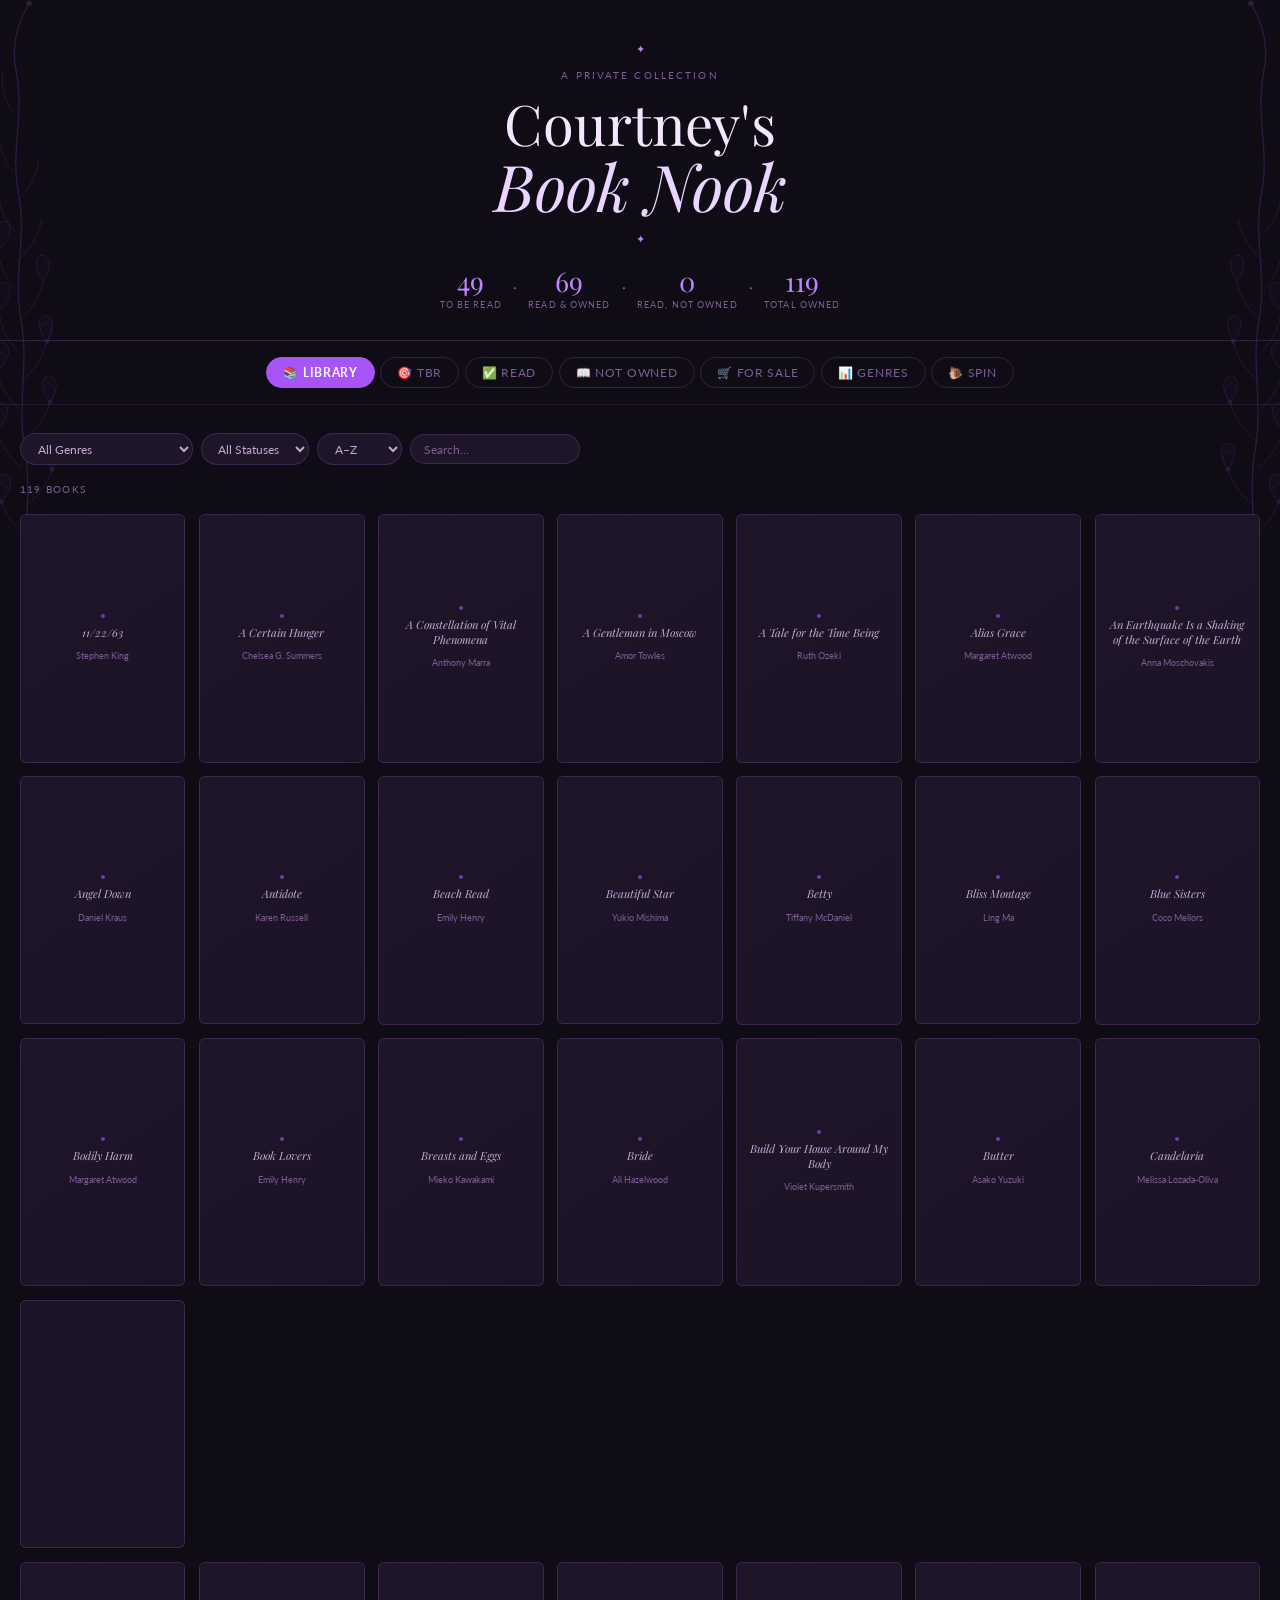
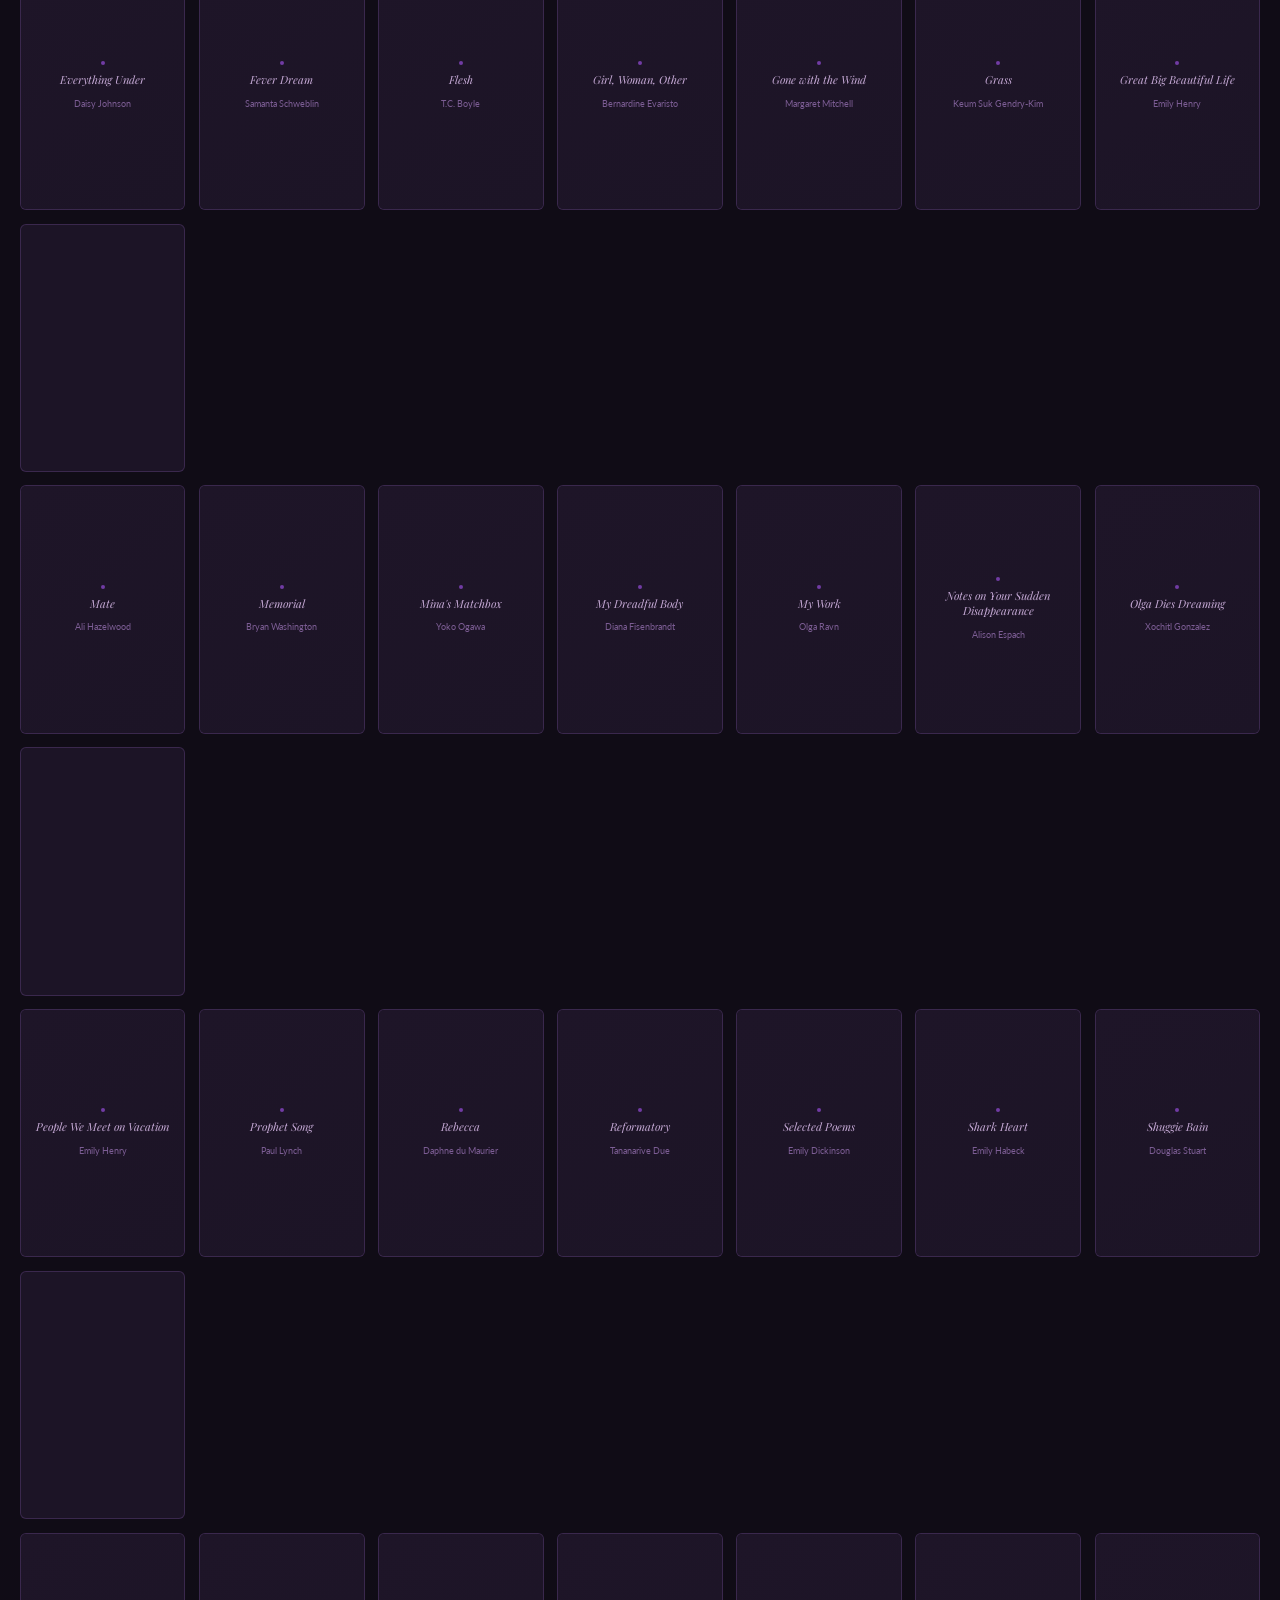
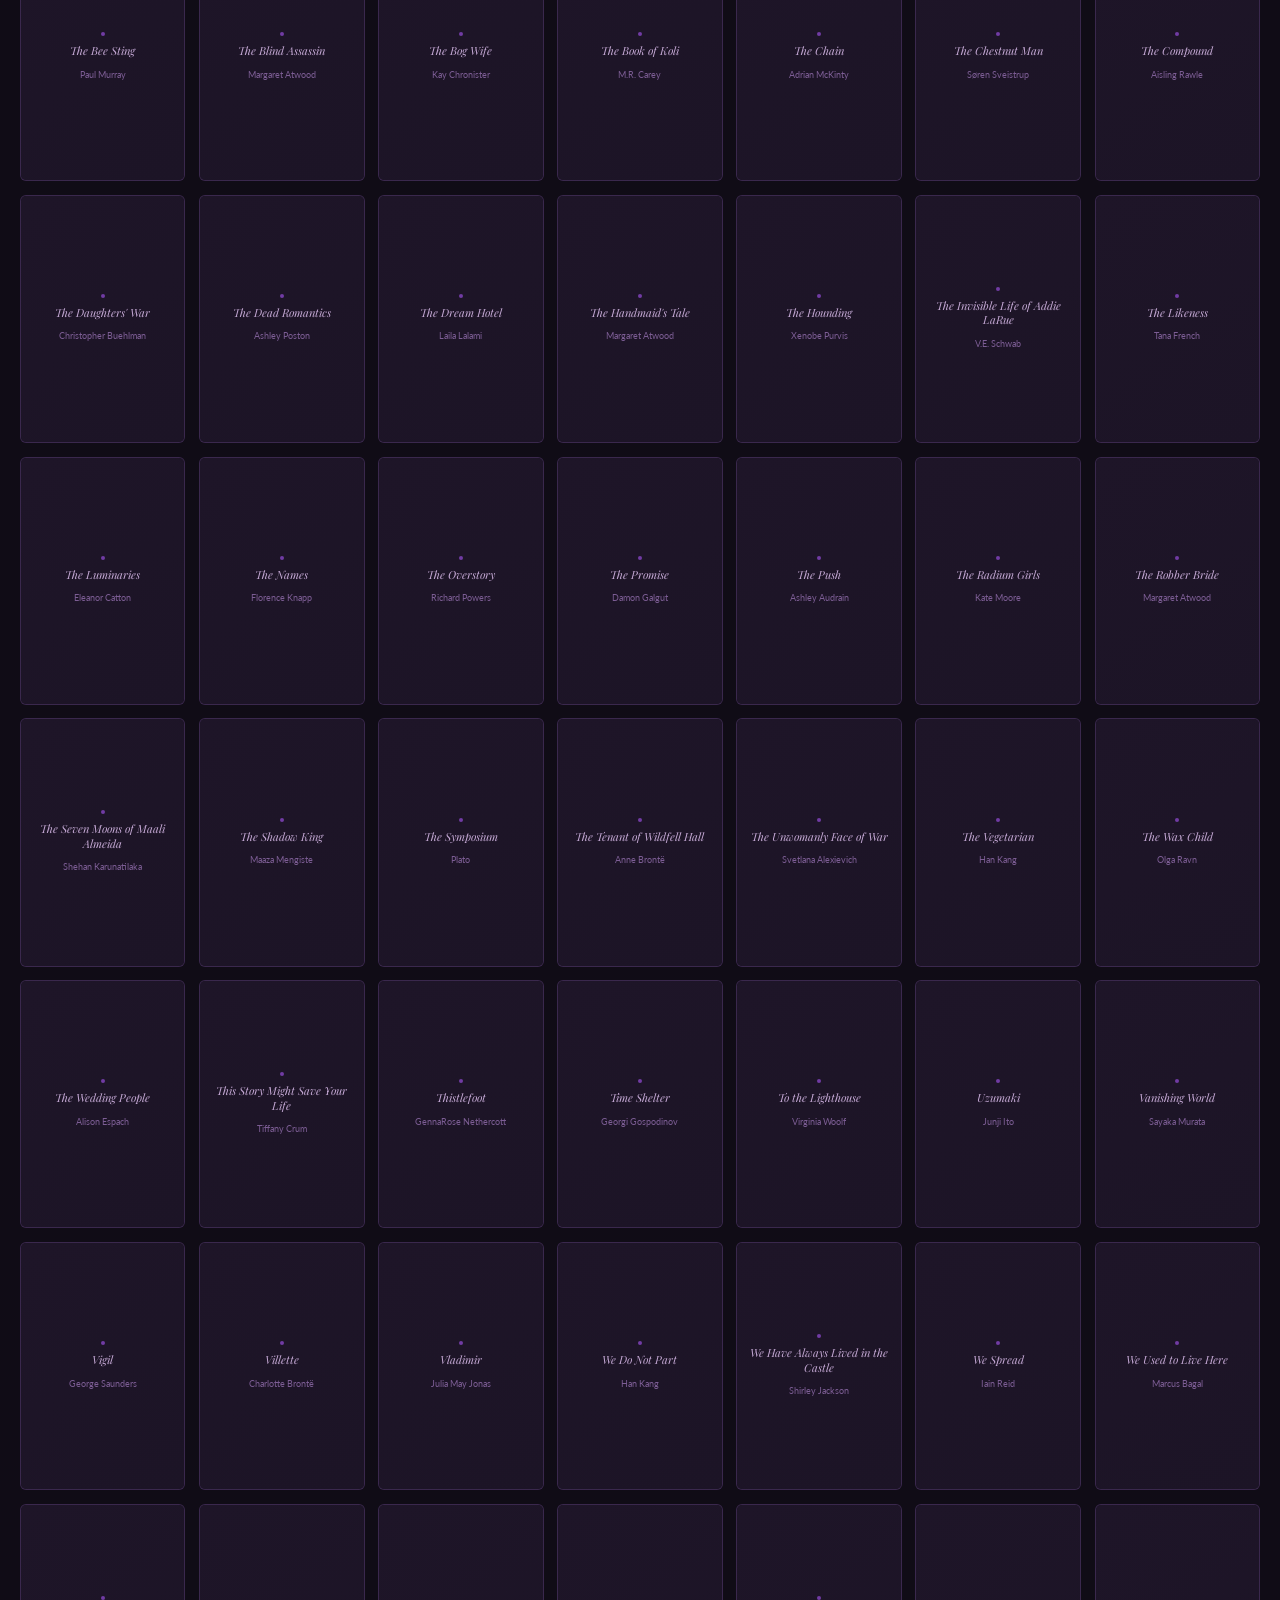
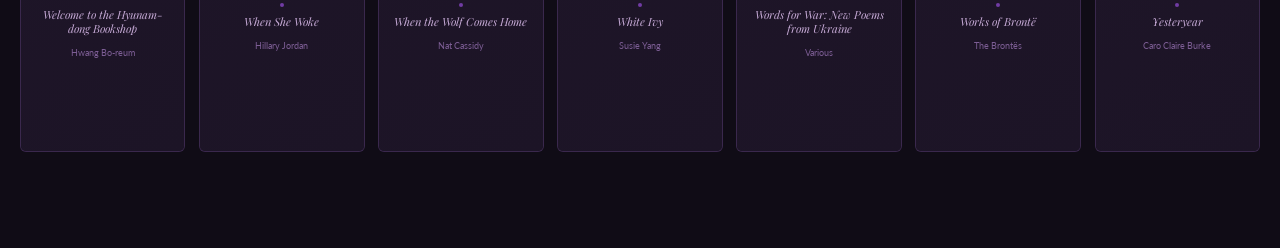
==== commit ba1f1f0c: "snail wheel with body, head, eye stalks, and spiral shell" ====
--- a/index.html
+++ b/index.html
@@ -212,7 +212,7 @@
     <!-- Wheel -->
     <div class="wheel-wrap">
       <div class="wheel-pointer-wrap"><div class="wheel-pointer"></div></div>
-      <canvas id="wheelCanvas" width="360" height="360"></canvas>
+      <canvas id="wheelCanvas" width="360" height="460"></canvas>
     </div>
 
     <!-- Snail button on its own line -->
--- a/style.css
+++ b/style.css
@@ -266,6 +266,7 @@
 /* Wheel */
 .wheel-wrap { position: relative; display: inline-block; margin-bottom: 1.75rem; }
 .wheel-pointer-wrap { position: absolute; top: -14px; left: 50%; transform: translateX(-50%); z-index: 2; }
+/* canvas is taller now to fit snail body — shadow only around shell area */
 .wheel-pointer { width: 0; height: 0; border-left: 10px solid transparent; border-right: 10px solid transparent; border-top: 24px solid var(--gold); filter: drop-shadow(0 2px 8px rgba(251,191,36,0.7)); }
 #wheelCanvas { display: block; border-radius: 50%; box-shadow: 0 0 60px rgba(168,85,247,0.3), 0 0 120px rgba(168,85,247,0.1); }
 
